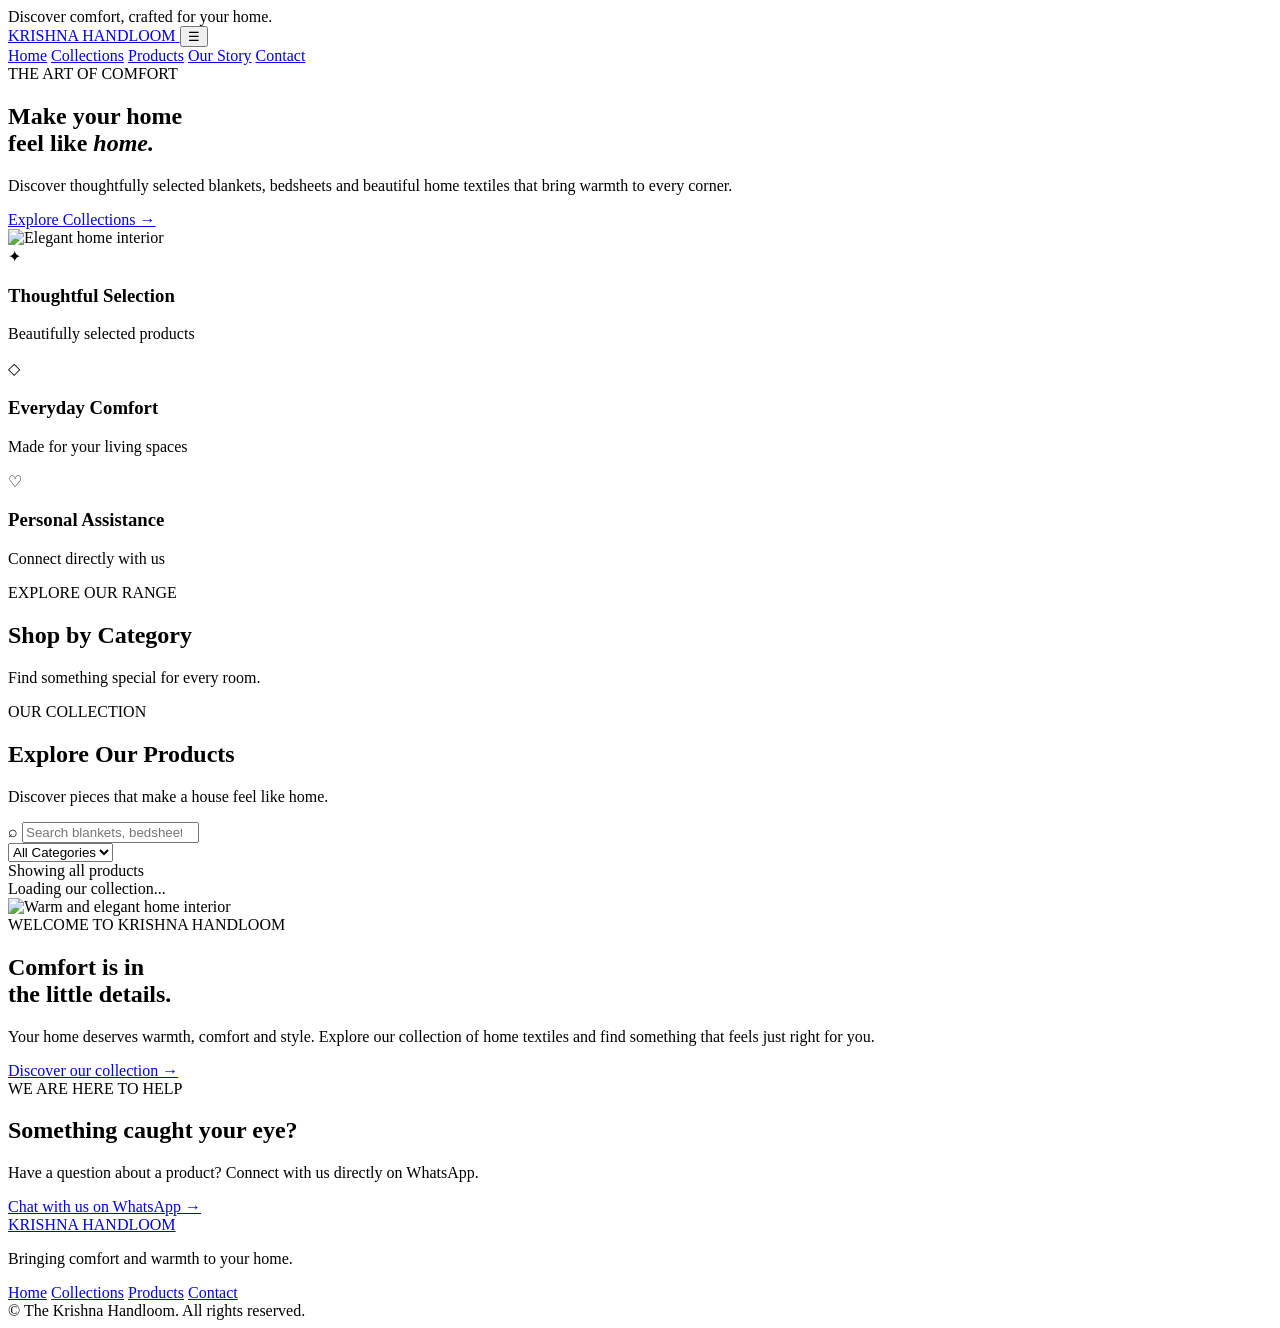
==== index.html @ 3d48ac47 "Create index.html" ====
<!DOCTYPE html>
<html lang="en">
<head>
    <meta charset="UTF-8">
    <meta name="viewport" content="width=device-width, initial-scale=1.0">

    <meta name="theme-color" content="#f8f5ef">
    <meta name="description" content="Explore beautiful blankets, bedsheets and home textiles at The Krishna Handloom.">

    <title>The Krishna Handloom | Home Textiles</title>

    <link rel="preconnect" href="https://fonts.googleapis.com">
    <link rel="preconnect" href="https://fonts.gstatic.com" crossorigin>

    <link href="https://fonts.googleapis.com/css2?family=DM+Sans:wght@400;500;600;700&family=Playfair+Display:wght@400;500;600;700&display=swap" rel="stylesheet">

    <link rel="stylesheet" href="style.css">

    <script src="https://cdn.jsdelivr.net/npm/@supabase/supabase-js@2"></script>
</head>

<body>

    <!-- ANNOUNCEMENT BAR -->
    <div class="announcement-bar">
        Discover comfort, crafted for your home.
    </div>

    <!-- HEADER -->
    <header class="header">

        <div class="header-inner">

            <a href="#" class="logo">
                <span class="logo-main">KRISHNA</span>
                <span class="logo-sub">HANDLOOM</span>
            </a>

            <button class="menu-toggle" id="menuToggle"
                aria-label="Toggle navigation">
                ☰
            </button>

            <nav class="navigation" id="navigation">
                <a href="#home">Home</a>
                <a href="#categories">Collections</a>
                <a href="#products">Products</a>
                <a href="#about">Our Story</a>
                <a href="#contact">Contact</a>
            </nav>

        </div>

    </header>


    <!-- HERO SECTION -->
    <main>

        <section class="hero" id="home">

            <div class="hero-content">

                <span class="eyebrow">
                    THE ART OF COMFORT
                </span>

                <h1>
                    Make your home<br>
                    feel like <em>home.</em>
                </h1>

                <p>
                    Discover thoughtfully selected blankets,
                    bedsheets and beautiful home textiles
                    that bring warmth to every corner.
                </p>

                <a href="#categories" class="primary-btn">
                    Explore Collections
                    <span>→</span>
                </a>

            </div>

            <div class="hero-image">
                <img
                    src="https://images.unsplash.com/photo-1616486338812-3dadae4b4ace?w=1200"
                    alt="Elegant home interior"
                >
            </div>

        </section>


        <!-- TRUST SECTION -->
        <section class="features">

            <div class="feature">
                <span>✦</span>
                <div>
                    <h3>Thoughtful Selection</h3>
                    <p>Beautifully selected products</p>
                </div>
            </div>

            <div class="feature">
                <span>◇</span>
                <div>
                    <h3>Everyday Comfort</h3>
                    <p>Made for your living spaces</p>
                </div>
            </div>

            <div class="feature">
                <span>♡</span>
                <div>
                    <h3>Personal Assistance</h3>
                    <p>Connect directly with us</p>
                </div>
            </div>

        </section>


        <!-- CATEGORIES -->
        <section class="categories section" id="categories">

            <div class="section-heading">
                <span class="eyebrow">EXPLORE OUR RANGE</span>
                <h2>Shop by Category</h2>
                <p>Find something special for every room.</p>
            </div>

            <div class="category-grid" id="categoryGrid">

                <!-- Categories will be loaded dynamically -->

            </div>

        </section>


        <!-- PRODUCTS -->
        <section class="products section" id="products">

            <div class="section-heading">
                <span class="eyebrow">OUR COLLECTION</span>
                <h2>Explore Our Products</h2>
                <p>Discover pieces that make a house feel like home.</p>
            </div>


            <!-- SEARCH -->
            <div class="product-controls">

                <div class="search-box">
                    <span>⌕</span>

                    <input
                        type="search"
                        id="searchInput"
                        placeholder="Search blankets, bedsheets..."
                    >
                </div>

                <select id="categoryFilter">
                    <option value="all">All Categories</option>
                </select>

            </div>


            <!-- ACTIVE FILTER -->
            <div class="active-filter" id="activeFilter">
                Showing all products
            </div>


            <!-- PRODUCT GRID -->
            <div class="product-grid" id="productGrid">

                <div class="loading-message">
                    Loading our collection...
                </div>

            </div>


            <!-- EMPTY STATE -->
            <div class="empty-state" id="emptyState" hidden>

                <div class="empty-icon">◇</div>

                <h3>No products found</h3>

                <p>
                    Try another search or explore a different category.
                </p>

                <button id="resetFilters" class="secondary-btn">
                    View All Products
                </button>

            </div>

        </section>


        <!-- ABOUT -->
        <section class="about section" id="about">

            <div class="about-image">
                <img
                    src="https://images.unsplash.com/photo-1618221195710-dd6b41faaea6?w=1000"
                    alt="Warm and elegant home interior"
                    loading="lazy"
                >
            </div>

            <div class="about-content">

                <span class="eyebrow">WELCOME TO KRISHNA HANDLOOM</span>

                <h2>
                    Comfort is in<br>
                    the little details.
                </h2>

                <p>
                    Your home deserves warmth, comfort and style.
                    Explore our collection of home textiles and
                    find something that feels just right for you.
                </p>

                <a href="#products" class="text-link">
                    Discover our collection →
                </a>

            </div>

        </section>


        <!-- CONTACT -->
        <section class="contact section" id="contact">

            <span class="eyebrow">WE ARE HERE TO HELP</span>

            <h2>Something caught your eye?</h2>

            <p>
                Have a question about a product?
                Connect with us directly on WhatsApp.
            </p>

            <a
                href="#"
                id="generalWhatsapp"
                class="primary-btn whatsapp-btn"
                target="_blank"
                rel="noopener noreferrer"
            >
                Chat with us on WhatsApp →
            </a>

        </section>

    </main>


    <!-- FOOTER -->
    <footer class="footer">

        <a href="#" class="footer-logo">
            KRISHNA HANDLOOM
        </a>

        <p>
            Bringing comfort and warmth to your home.
        </p>

        <div class="footer-links">
            <a href="#home">Home</a>
            <a href="#categories">Collections</a>
            <a href="#products">Products</a>
            <a href="#contact">Contact</a>
        </div>

        <div class="footer-bottom">
            © <span id="currentYear"></span> The Krishna Handloom.
            All rights reserved.
        </div>

    </footer>


    <!-- PRODUCT DETAIL MODAL -->
    <div class="modal-overlay" id="productModal" hidden>

        <div class="product-modal">

            <button
                class="modal-close"
                id="modalClose"
                aria-label="Close product details"
            >
                ×
            </button>

            <div class="modal-gallery">
                <img id="modalImage" src="" alt="Product image">

                <div class="modal-thumbnails" id="modalThumbnails"></div>
            </div>

            <div class="modal-details">

                <span class="eyebrow" id="modalCategory"></span>

                <h2 id="modalName"></h2>

                <p id="modalDescription"></p>

                <a
                    id="modalWhatsapp"
                    class="primary-btn whatsapp-btn"
                    href="#"
                    target="_blank"
                    rel="noopener noreferrer"
                >
                    Enquire on WhatsApp →
                </a>

            </div>

        </div>

    </div>


    <!-- JAVASCRIPT FILES -->
    <script src="js/supabase.js"></script>
    <script src="js/products.js"></script>
    <script src="app.js"></script>

</body>
</html>
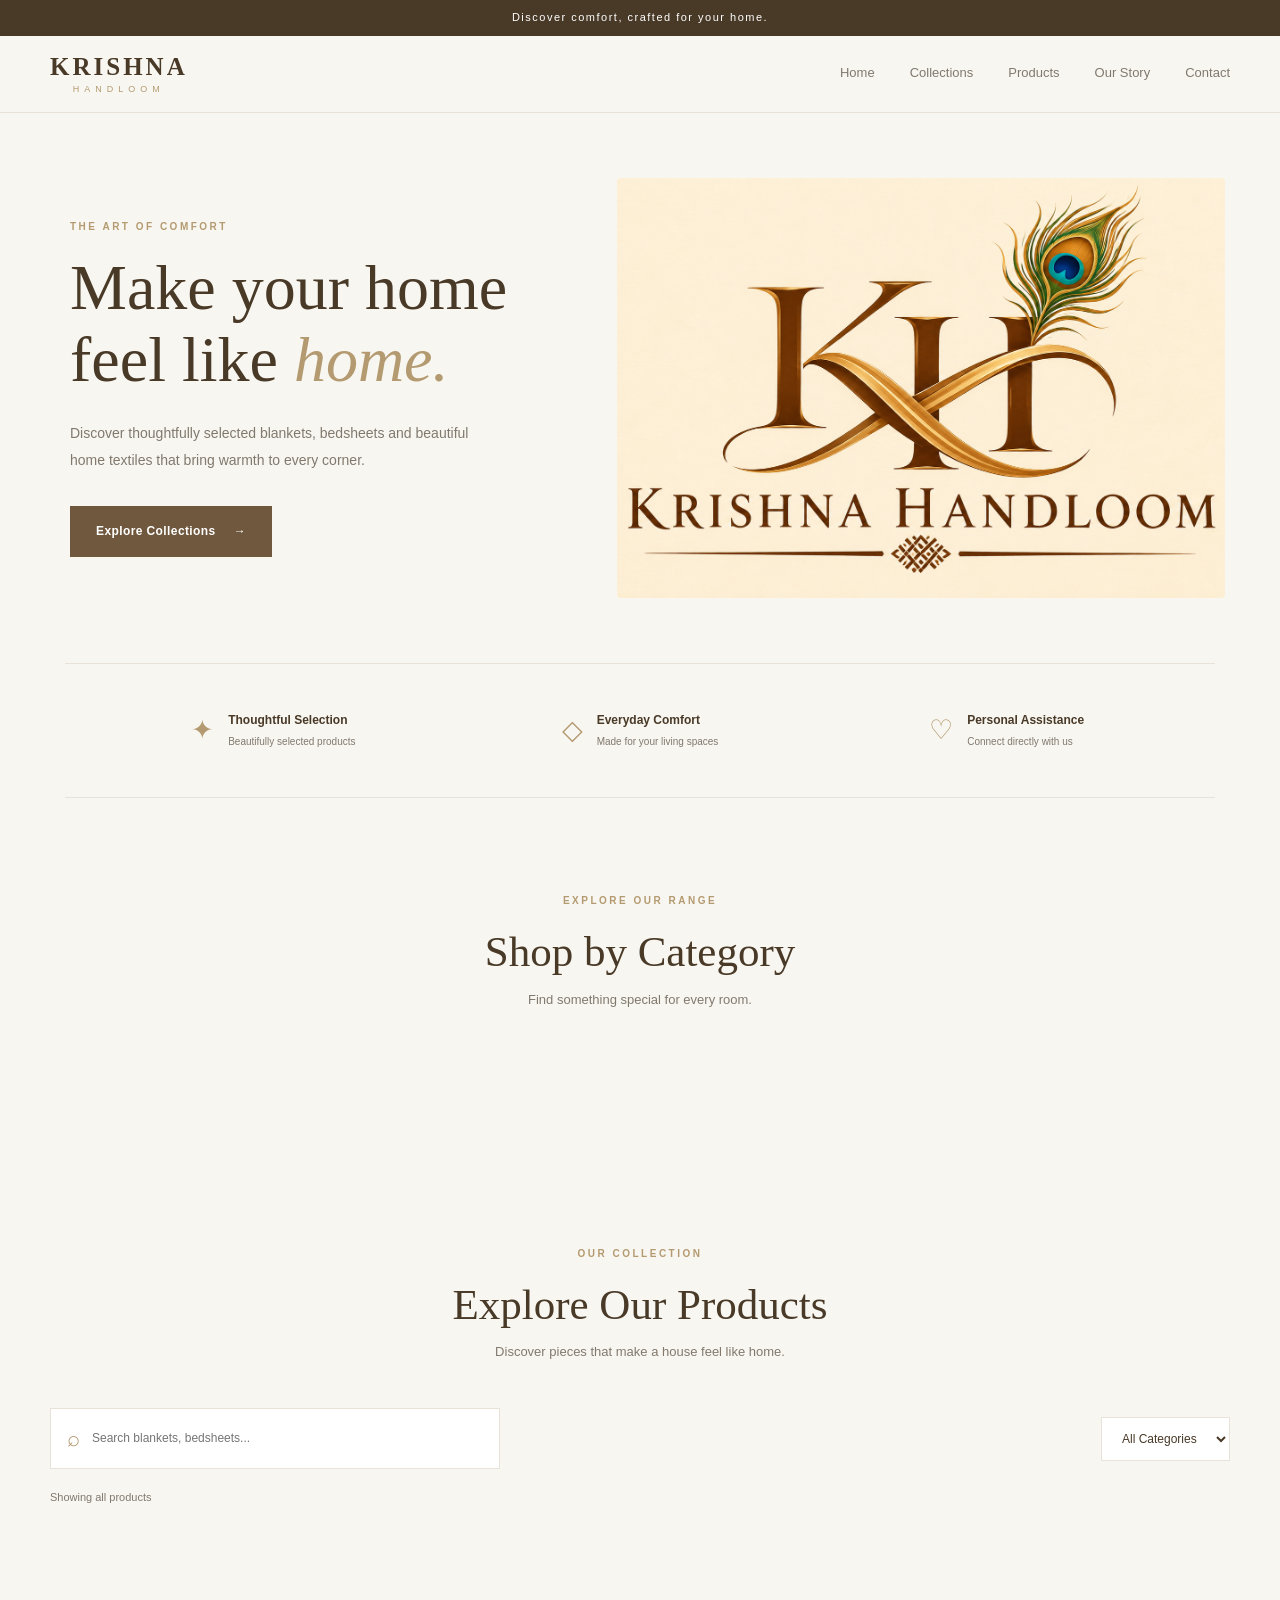
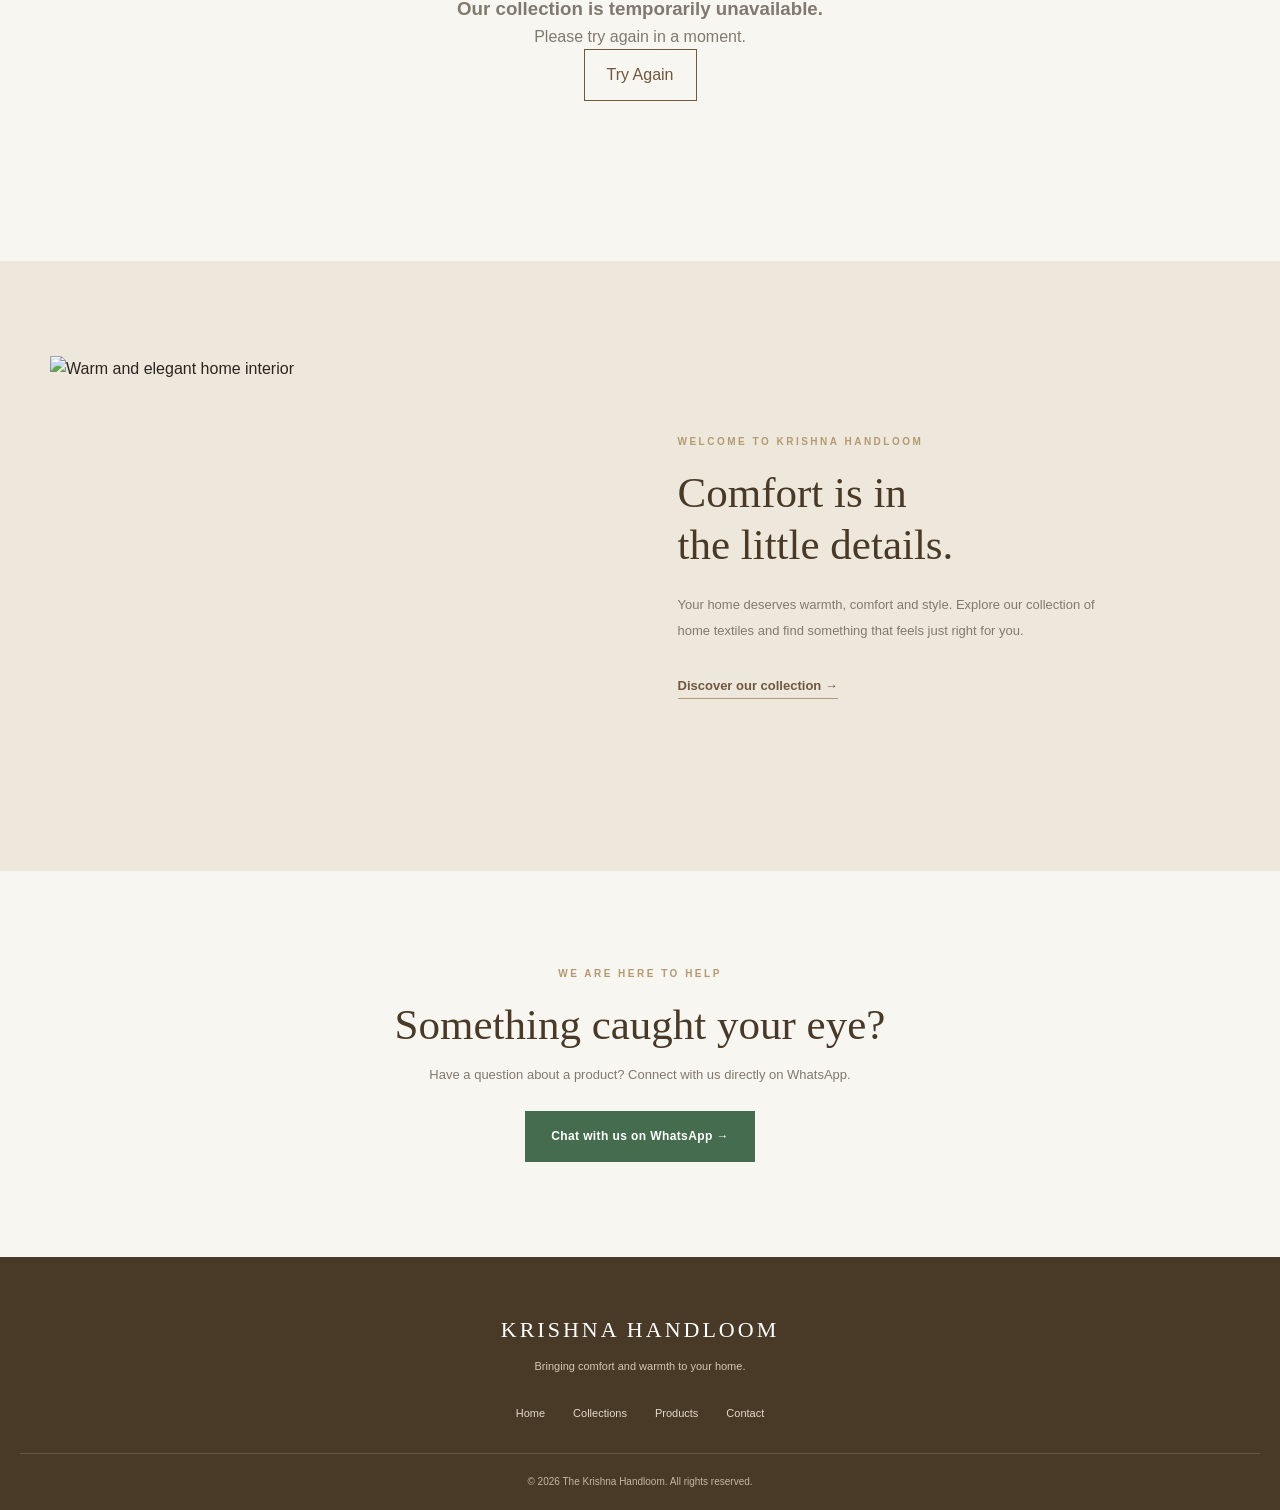
==== commit 70f3ee21: "Update index.html logo added" ====
--- a/index.html
+++ b/index.html
@@ -86,7 +86,7 @@
 
             <div class="hero-image">
                 <img
-                    src="https://images.unsplash.com/photo-1616486338812-3dadae4b4ace?w=1200"
+                    src="file_00000000cfe882118c50374a09734d51.png"
                     alt="Elegant home interior"
                 >
             </div>
--- a/style.css
+++ b/style.css
@@ -0,0 +1,1022 @@
+
+/* =========================================
+   THE KRISHNA HANDLOOM
+   Premium Traditional Modern Design
+========================================= */
+
+
+/* 1. GLOBAL VARIABLES */
+
+:root {
+    --bg: #f8f6f1;
+    --surface: #ffffff;
+    --cream: #eee8dc;
+    --brown: #70583f;
+    --brown-dark: #493927;
+    --gold: #b49a70;
+    --text: #29251f;
+    --muted: #81796e;
+    --border: #e8e2d8;
+
+    --heading: 'Playfair Display', serif;
+    --body: 'DM Sans', sans-serif;
+
+    --shadow: 0 12px 35px rgba(57, 43, 27, 0.07);
+    --radius: 14px;
+}
+
+
+/* 2. RESET */
+
+* {
+    margin: 0;
+    padding: 0;
+    box-sizing: border-box;
+}
+
+html {
+    scroll-behavior: smooth;
+    scroll-padding-top: 90px;
+}
+
+body {
+    background: var(--bg);
+    color: var(--text);
+    font-family: var(--body);
+    line-height: 1.6;
+    overflow-x: hidden;
+}
+
+button,
+input,
+select {
+    font: inherit;
+}
+
+button,
+a {
+    -webkit-tap-highlight-color: transparent;
+}
+
+a {
+    color: inherit;
+    text-decoration: none;
+}
+
+img {
+    display: block;
+    max-width: 100%;
+}
+
+
+/* 3. ANNOUNCEMENT BAR */
+
+.announcement-bar {
+    background: var(--brown-dark);
+    color: #fff;
+    text-align: center;
+    padding: 9px 15px;
+    font-size: 11px;
+    letter-spacing: 1.5px;
+}
+
+
+/* 4. HEADER */
+
+.header {
+    position: sticky;
+    top: 0;
+    z-index: 100;
+    background: rgba(248, 246, 241, 0.96);
+    backdrop-filter: blur(15px);
+    border-bottom: 1px solid var(--border);
+}
+
+.header-inner {
+    max-width: 1250px;
+    margin: auto;
+    padding: 17px 35px;
+    display: flex;
+    align-items: center;
+    justify-content: space-between;
+}
+
+.logo {
+    display: flex;
+    flex-direction: column;
+    line-height: 1.1;
+}
+
+.logo-main {
+    font-family: var(--heading);
+    font-size: 25px;
+    letter-spacing: 3px;
+    font-weight: 600;
+    color: var(--brown-dark);
+}
+
+.logo-sub {
+    font-size: 9px;
+    letter-spacing: 5px;
+    text-align: center;
+    color: var(--gold);
+    margin-top: 5px;
+}
+
+.navigation {
+    display: flex;
+    align-items: center;
+    gap: 35px;
+}
+
+.navigation a {
+    font-size: 13px;
+    color: var(--muted);
+    transition: color 0.3s;
+}
+
+.navigation a:hover {
+    color: var(--brown);
+}
+
+.menu-toggle {
+    display: none;
+    border: none;
+    background: none;
+    color: var(--brown-dark);
+    font-size: 25px;
+    cursor: pointer;
+}
+
+
+/* 5. HERO */
+
+.hero {
+    max-width: 1350px;
+    min-height: 550px;
+    margin: auto;
+    padding: 65px 55px;
+    display: grid;
+    grid-template-columns: 0.9fr 1.1fr;
+    align-items: center;
+    gap: 65px;
+}
+
+.hero-content {
+    padding-left: 15px;
+}
+
+.eyebrow {
+    color: var(--gold);
+    font-size: 10px;
+    font-weight: 700;
+    letter-spacing: 2.5px;
+    display: block;
+    margin-bottom: 17px;
+}
+
+.hero h1 {
+    font-family: var(--heading);
+    font-size: clamp(42px, 5vw, 68px);
+    font-weight: 500;
+    line-height: 1.12;
+    color: var(--brown-dark);
+}
+
+.hero h1 em {
+    color: var(--gold);
+    font-weight: 400;
+}
+
+.hero-content p {
+    color: var(--muted);
+    font-size: 14px;
+    line-height: 1.9;
+    max-width: 410px;
+    margin: 25px 0 32px;
+}
+
+.hero-image {
+    height: 420px;
+    overflow: hidden;
+    border-radius: 4px;
+    position: relative;
+}
+
+.hero-image img {
+    width: 100%;
+    height: 100%;
+    object-fit: cover;
+    transition: transform 0.8s;
+}
+
+.hero-image:hover img {
+    transform: scale(1.04);
+}
+
+
+/* 6. BUTTONS */
+
+.primary-btn {
+    display: inline-flex;
+    align-items: center;
+    justify-content: center;
+    gap: 18px;
+    background: var(--brown);
+    color: white;
+    padding: 15px 25px;
+    border: 1px solid var(--brown);
+    font-size: 12px;
+    font-weight: 600;
+    letter-spacing: 0.4px;
+    transition: all 0.3s;
+    cursor: pointer;
+}
+
+.primary-btn:hover {
+    background: var(--brown-dark);
+    border-color: var(--brown-dark);
+    transform: translateY(-2px);
+}
+
+.secondary-btn {
+    background: transparent;
+    color: var(--brown);
+    border: 1px solid var(--brown);
+    padding: 12px 22px;
+    cursor: pointer;
+    transition: 0.3s;
+}
+
+.secondary-btn:hover {
+    background: var(--brown);
+    color: white;
+}
+
+.text-link {
+    color: var(--brown);
+    font-size: 13px;
+    font-weight: 600;
+    border-bottom: 1px solid var(--gold);
+    padding-bottom: 5px;
+}
+
+
+/* 7. FEATURES */
+
+.features {
+    max-width: 1150px;
+    margin: 0 auto;
+    padding: 35px 25px;
+    display: grid;
+    grid-template-columns: repeat(3, 1fr);
+    border-top: 1px solid var(--border);
+    border-bottom: 1px solid var(--border);
+}
+
+.feature {
+    display: flex;
+    align-items: center;
+    justify-content: center;
+    gap: 14px;
+    padding: 10px;
+}
+
+.feature > span {
+    font-size: 27px;
+    color: var(--gold);
+}
+
+.feature h3 {
+    font-size: 12px;
+    font-weight: 600;
+    color: var(--brown-dark);
+}
+
+.feature p {
+    color: var(--muted);
+    font-size: 10px;
+    margin-top: 3px;
+}
+
+
+/* 8. GENERAL SECTIONS */
+
+.section {
+    max-width: 1250px;
+    margin: auto;
+    padding: 95px 35px;
+}
+
+.section-heading {
+    text-align: center;
+    margin-bottom: 45px;
+}
+
+.section-heading h2,
+.about-content h2,
+.contact h2 {
+    font-family: var(--heading);
+    font-size: clamp(30px, 4vw, 43px);
+    color: var(--brown-dark);
+    font-weight: 500;
+    line-height: 1.2;
+}
+
+.section-heading p {
+    color: var(--muted);
+    font-size: 13px;
+    margin-top: 12px;
+}
+
+
+/* 9. CATEGORY GRID */
+
+.category-grid {
+    display: grid;
+    grid-template-columns: repeat(3, 1fr);
+    gap: 25px;
+}
+
+.category-card {
+    position: relative;
+    height: 310px;
+    overflow: hidden;
+    background: var(--cream);
+    cursor: pointer;
+    border-radius: 4px;
+}
+
+.category-card img {
+    width: 100%;
+    height: 100%;
+    object-fit: cover;
+    transition: transform 0.7s;
+}
+
+.category-card:hover img {
+    transform: scale(1.07);
+}
+
+.category-card::after {
+    content: "";
+    position: absolute;
+    inset: 0;
+    background: linear-gradient(
+        transparent 35%,
+        rgba(0, 0, 0, 0.65)
+    );
+}
+
+.category-info {
+    position: absolute;
+    bottom: 25px;
+    left: 25px;
+    right: 20px;
+    color: white;
+    z-index: 2;
+}
+
+.category-info h3 {
+    font-family: var(--heading);
+    font-size: 25px;
+    font-weight: 500;
+}
+
+.category-info span {
+    font-size: 11px;
+    opacity: 0.9;
+}
+
+
+/* 10. PRODUCT CONTROLS */
+
+.product-controls {
+    display: flex;
+    justify-content: space-between;
+    align-items: center;
+    gap: 15px;
+    margin-bottom: 20px;
+}
+
+.search-box {
+    flex: 1;
+    max-width: 450px;
+    display: flex;
+    align-items: center;
+    gap: 12px;
+    padding: 12px 16px;
+    background: white;
+    border: 1px solid var(--border);
+}
+
+.search-box span {
+    font-size: 22px;
+    color: var(--gold);
+}
+
+.search-box input {
+    border: none;
+    outline: none;
+    background: transparent;
+    width: 100%;
+    color: var(--text);
+    font-size: 12px;
+}
+
+.product-controls select {
+    background: white;
+    border: 1px solid var(--border);
+    padding: 13px 16px;
+    outline: none;
+    color: var(--brown-dark);
+    font-size: 12px;
+    max-width: 220px;
+}
+
+.active-filter {
+    font-size: 11px;
+    color: var(--muted);
+    margin-bottom: 22px;
+}
+
+
+/* 11. PRODUCT GRID */
+
+.product-grid {
+    display: grid;
+    grid-template-columns: repeat(3, 1fr);
+    gap: 30px 22px;
+}
+
+.product-card {
+    background: white;
+    overflow: hidden;
+    border: 1px solid #eee9e0;
+    transition: transform 0.3s, box-shadow 0.3s;
+    cursor: pointer;
+}
+
+.product-card:hover {
+    transform: translateY(-5px);
+    box-shadow: var(--shadow);
+}
+
+.product-image {
+    height: 285px;
+    position: relative;
+    overflow: hidden;
+    background: var(--cream);
+}
+
+.product-image img {
+    width: 100%;
+    height: 100%;
+    object-fit: cover;
+    transition: transform 0.6s;
+}
+
+.product-card:hover .product-image img {
+    transform: scale(1.05);
+}
+
+.product-info {
+    padding: 19px;
+}
+
+.product-category {
+    font-size: 9px;
+    text-transform: uppercase;
+    color: var(--gold);
+    letter-spacing: 1.5px;
+    font-weight: 700;
+}
+
+.product-info h3 {
+    font-family: var(--heading);
+    color: var(--brown-dark);
+    font-size: 19px;
+    font-weight: 500;
+    margin: 7px 0;
+}
+
+.product-info p {
+    color: var(--muted);
+    font-size: 11px;
+    line-height: 1.7;
+}
+
+.product-action {
+    margin-top: 15px;
+    padding-top: 13px;
+    border-top: 1px solid var(--border);
+    display: flex;
+    align-items: center;
+    justify-content: space-between;
+    color: var(--brown);
+    font-size: 11px;
+    font-weight: 600;
+}
+
+
+/* 12. LOADING AND EMPTY STATES */
+
+.loading-message,
+.empty-state {
+    grid-column: 1 / -1;
+    text-align: center;
+    padding: 65px 15px;
+    color: var(--muted);
+}
+
+.empty-state[hidden] {
+    display: none !important;
+}
+
+.empty-icon {
+    font-size: 35px;
+    color: var(--gold);
+    margin-bottom: 10px;
+}
+
+.empty-state h3 {
+    font-family: var(--heading);
+    font-size: 25px;
+    color: var(--brown-dark);
+    font-weight: 500;
+}
+
+.empty-state p {
+    font-size: 12px;
+    margin: 10px 0 20px;
+}
+
+
+/* 13. ABOUT SECTION */
+
+.about {
+    display: grid;
+    grid-template-columns: 1fr 1fr;
+    align-items: center;
+    gap: 75px;
+    background: var(--cream);
+    max-width: 100%;
+    padding-left: max(35px, calc((100vw - 1180px) / 2));
+    padding-right: max(35px, calc((100vw - 1180px) / 2));
+}
+
+.about-image {
+    height: 420px;
+    overflow: hidden;
+}
+
+.about-image img {
+    width: 100%;
+    height: 100%;
+    object-fit: cover;
+}
+
+.about-content p {
+    color: var(--muted);
+    font-size: 13px;
+    line-height: 2;
+    margin: 22px 0 28px;
+    max-width: 430px;
+}
+
+
+/* 14. CONTACT SECTION */
+
+.contact {
+    text-align: center;
+}
+
+.contact h2 {
+    margin-bottom: 15px;
+}
+
+.contact p {
+    font-size: 13px;
+    color: var(--muted);
+    margin-bottom: 25px;
+}
+
+.whatsapp-btn {
+    background: #456c4e;
+    border-color: #456c4e;
+}
+
+.whatsapp-btn:hover {
+    background: #31543a;
+    border-color: #31543a;
+}
+
+
+/* 15. FOOTER */
+
+.footer {
+    background: var(--brown-dark);
+    color: #fff;
+    text-align: center;
+    padding: 55px 20px 20px;
+}
+
+.footer-logo {
+    font-family: var(--heading);
+    font-size: 22px;
+    letter-spacing: 3px;
+}
+
+.footer > p {
+    color: #d3c7b6;
+    font-size: 11px;
+    margin-top: 10px;
+}
+
+.footer-links {
+    display: flex;
+    justify-content: center;
+    gap: 28px;
+    margin: 30px 0;
+}
+
+.footer-links a {
+    font-size: 11px;
+    color: #e4d9ca;
+}
+
+.footer-links a:hover {
+    color: white;
+}
+
+.footer-bottom {
+    border-top: 1px solid rgba(255,255,255,0.15);
+    padding-top: 20px;
+    color: #c4b7a6;
+    font-size: 10px;
+}
+
+
+/* 16. PRODUCT MODAL */
+
+.modal-overlay {
+    position: fixed;
+    inset: 0;
+    z-index: 200;
+    background: rgba(25, 22, 18, 0.7);
+    display: flex;
+    align-items: center;
+    justify-content: center;
+    padding: 20px;
+    overflow-y: auto;
+}
+
+.modal-overlay[hidden] {
+    display: none !important;
+}
+
+.product-modal {
+    background: var(--bg);
+    width: 100%;
+    max-width: 850px;
+    max-height: 90vh;
+    overflow-y: auto;
+    display: grid;
+    grid-template-columns: 1fr 1fr;
+    position: relative;
+    padding: 30px;
+    gap: 30px;
+}
+
+.modal-close {
+    position: absolute;
+    top: 12px;
+    right: 16px;
+    background: transparent;
+    border: none;
+    font-size: 30px;
+    color: var(--brown-dark);
+    cursor: pointer;
+    z-index: 2;
+}
+
+.modal-gallery > img {
+    width: 100%;
+    height: 350px;
+    object-fit: cover;
+    background: var(--cream);
+}
+
+.modal-thumbnails {
+    display: flex;
+    gap: 8px;
+    margin-top: 10px;
+    overflow-x: auto;
+}
+
+.modal-thumbnails img {
+    width: 65px;
+    height: 65px;
+    object-fit: cover;
+    cursor: pointer;
+    border: 2px solid transparent;
+}
+
+.modal-thumbnails img.active {
+    border-color: var(--brown);
+}
+
+.modal-details {
+    align-self: center;
+    padding: 15px;
+}
+
+.modal-details h2 {
+    font-family: var(--heading);
+    font-size: 31px;
+    font-weight: 500;
+    color: var(--brown-dark);
+    margin-bottom: 15px;
+}
+
+.modal-details p {
+    color: var(--muted);
+    font-size: 13px;
+    line-height: 1.9;
+    margin-bottom: 30px;
+}
+
+
+/* 17. RESPONSIVE DESIGN - TABLETS */
+
+@media (max-width: 900px) {
+
+    .hero {
+        gap: 35px;
+        padding: 55px 30px;
+    }
+
+    .hero-image {
+        height: 350px;
+    }
+
+    .category-grid {
+        gap: 15px;
+    }
+
+    .category-card {
+        height: 260px;
+    }
+
+    .product-grid {
+        grid-template-columns: repeat(2, 1fr);
+    }
+
+    .about {
+        gap: 35px;
+    }
+
+}
+
+
+/* 18. RESPONSIVE DESIGN - MOBILE */
+
+@media (max-width: 650px) {
+
+    .announcement-bar {
+        font-size: 9px;
+        padding: 8px;
+    }
+
+    .header-inner {
+        padding: 14px 20px;
+    }
+
+    .logo-main {
+        font-size: 21px;
+    }
+
+    .menu-toggle {
+        display: block;
+    }
+
+    .navigation {
+        display: none;
+        position: absolute;
+        top: 100%;
+        left: 0;
+        width: 100%;
+        background: var(--bg);
+        padding: 20px;
+        flex-direction: column;
+        align-items: flex-start;
+        gap: 20px;
+        border-bottom: 1px solid var(--border);
+    }
+
+    .navigation.active {
+        display: flex;
+    }
+
+    .navigation a {
+        font-size: 14px;
+    }
+
+    .hero {
+        grid-template-columns: 1fr;
+        padding: 50px 22px 35px;
+        gap: 30px;
+        min-height: auto;
+    }
+
+    .hero-content {
+        padding: 0;
+    }
+
+    .hero h1 {
+        font-size: 45px;
+    }
+
+    .hero-content p {
+        font-size: 12px;
+        margin: 18px 0 25px;
+    }
+
+    .hero-image {
+        height: 280px;
+    }
+
+    .features {
+        grid-template-columns: 1fr;
+        padding: 18px;
+        gap: 10px;
+    }
+
+    .feature {
+        justify-content: flex-start;
+        padding: 8px 12px;
+    }
+
+    .section {
+        padding: 65px 20px;
+    }
+
+    .section-heading {
+        margin-bottom: 30px;
+    }
+
+    .section-heading h2,
+    .about-content h2,
+    .contact h2 {
+        font-size: 32px;
+    }
+
+    .category-grid {
+        grid-template-columns: repeat(2, 1fr);
+        gap: 12px;
+    }
+
+    .category-card {
+        height: 210px;
+    }
+
+    .category-info {
+        bottom: 15px;
+        left: 13px;
+    }
+
+    .category-info h3 {
+        font-size: 19px;
+    }
+
+    .category-info span {
+        font-size: 9px;
+    }
+
+    .product-controls {
+        flex-direction: column;
+        align-items: stretch;
+    }
+
+    .search-box {
+        max-width: none;
+    }
+
+    .product-controls select {
+        max-width: none;
+        width: 100%;
+    }
+
+    .product-grid {
+        grid-template-columns: repeat(2, minmax(0, 1fr));
+        gap: 13px;
+    }
+
+    .product-image {
+        height: 190px;
+    }
+
+    .product-info {
+        padding: 12px;
+    }
+
+    .product-info h3 {
+        font-size: 15px;
+    }
+
+    .product-info p {
+        font-size: 10px;
+    }
+
+    .product-action {
+        font-size: 9px;
+    }
+
+    .about {
+        grid-template-columns: 1fr;
+        padding: 55px 20px;
+        gap: 30px;
+    }
+
+    .about-image {
+        height: 280px;
+    }
+
+    .about-content p {
+        font-size: 12px;
+    }
+
+    .contact {
+        padding: 65px 20px;
+    }
+
+    .footer-links {
+        gap: 17px;
+        flex-wrap: wrap;
+    }
+
+    .product-modal {
+        grid-template-columns: 1fr;
+        padding: 20px;
+        gap: 15px;
+    }
+
+    .modal-gallery > img {
+        height: 260px;
+    }
+
+    .modal-details {
+        padding: 10px 0;
+    }
+
+    .modal-details h2 {
+        font-size: 25px;
+    }
+
+}
+
+
+/* 19. SMALL MOBILE SCREENS */
+
+@media (max-width: 360px) {
+
+    .hero h1 {
+        font-size: 38px;
+    }
+
+    .category-card {
+        height: 175px;
+    }
+
+    .product-image {
+        height: 155px;
+    }
+
+    .product-info h3 {
+        font-size: 13px;
+    }
+
+}
+
+
+/* 20. ACCESSIBILITY */
+
+button:focus-visible,
+a:focus-visible,
+input:focus-visible,
+select:focus-visible {
+    outline: 2px solid var(--gold);
+    outline-offset: 3px;
+}
+
+@media (prefers-reduced-motion: reduce) {
+
+    *,
+    *::before,
+    *::after {
+        scroll-behavior: auto !important;
+        transition-duration: 0.01ms !important;
+        animation-duration: 0.01ms !important;
+    }
+
+}
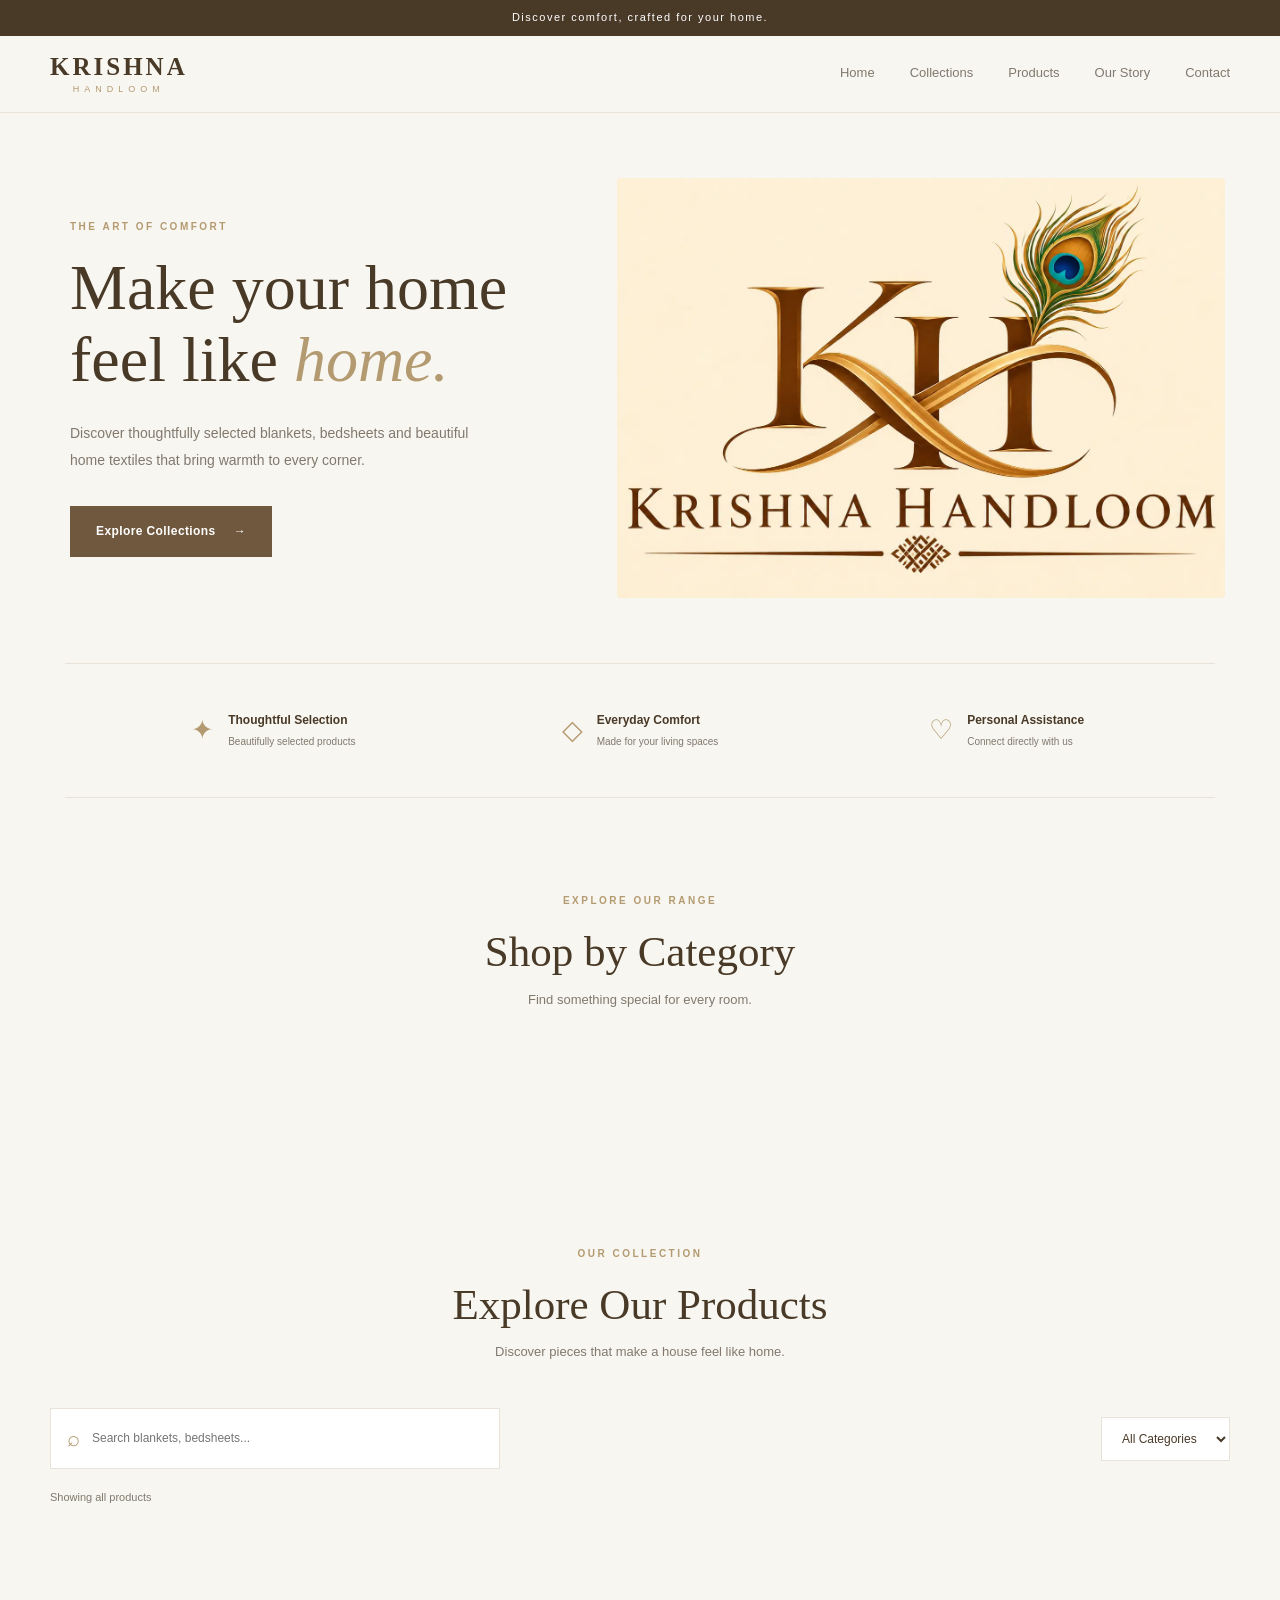
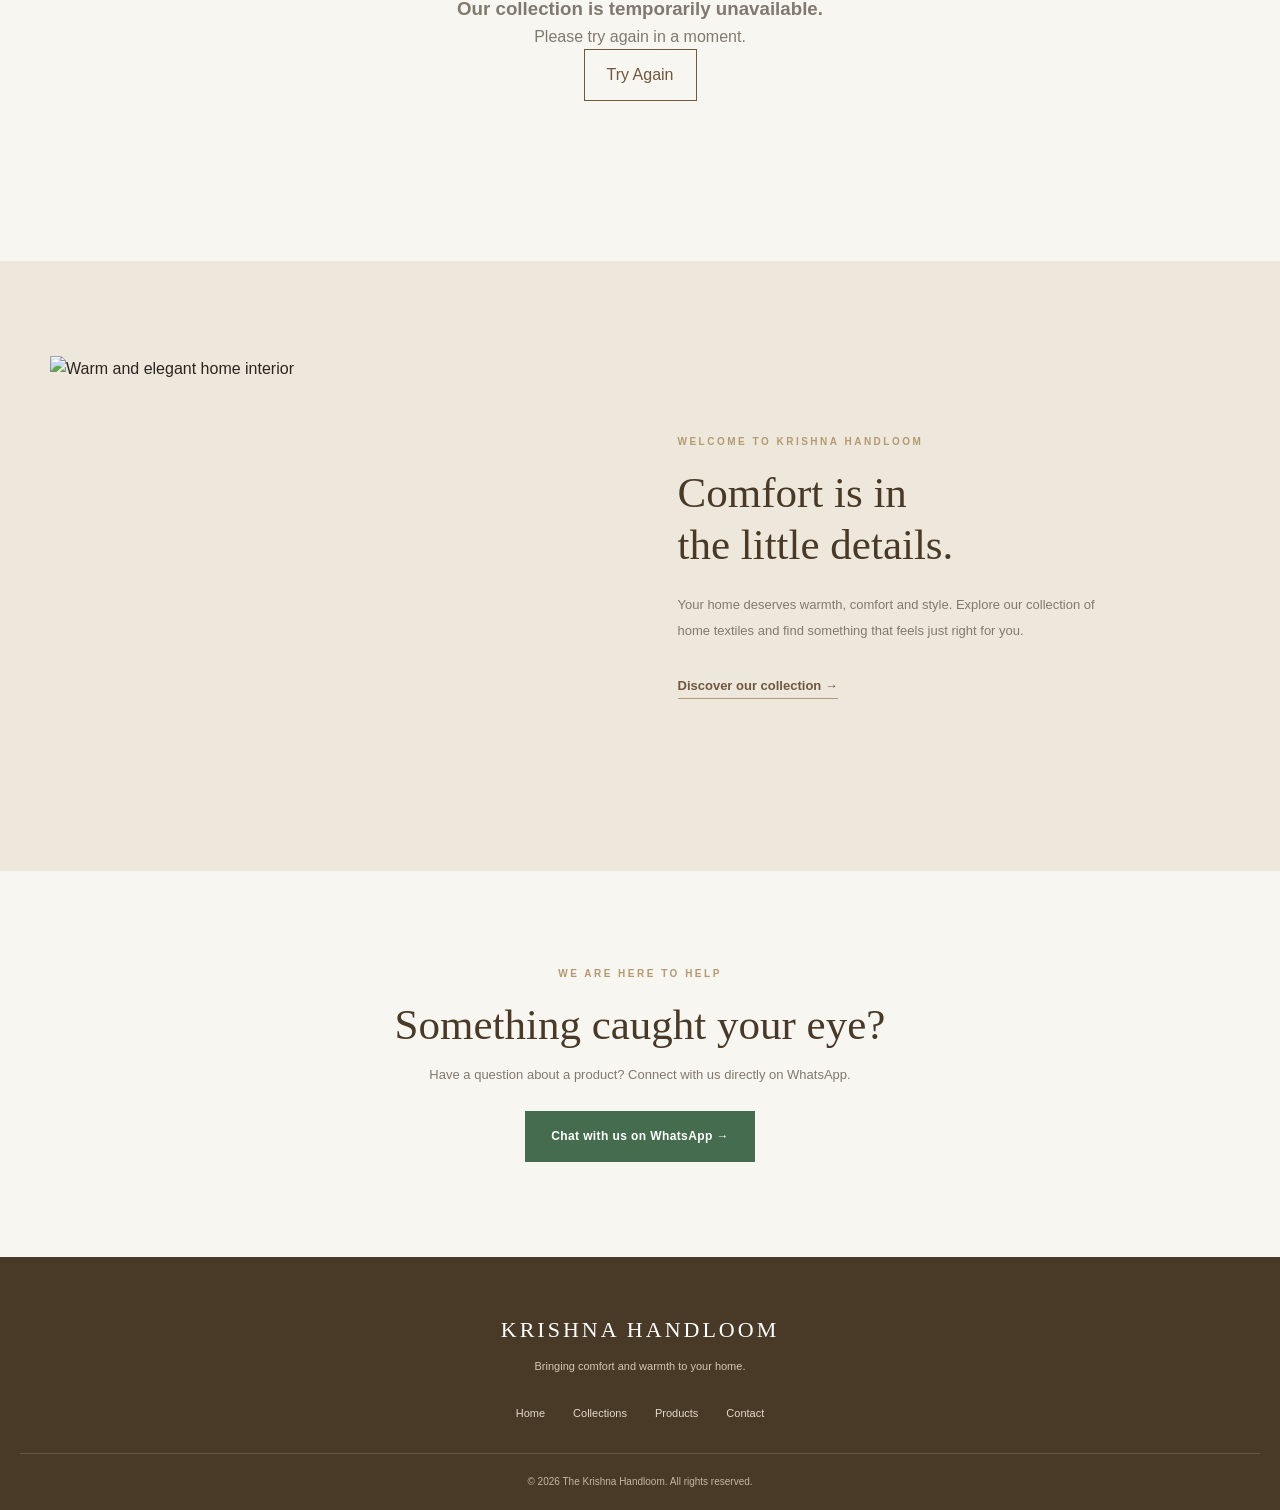
==== commit 65491453: "Update index.html" ====
--- a/index.html
+++ b/index.html
@@ -86,7 +86,7 @@
 
             <div class="hero-image">
                 <img
-                    src="file_00000000cfe882118c50374a09734d51.png"
+                    src="file_00000000cfe882118c50374a09734d51.webp"
                     alt="Elegant home interior"
                 >
             </div>
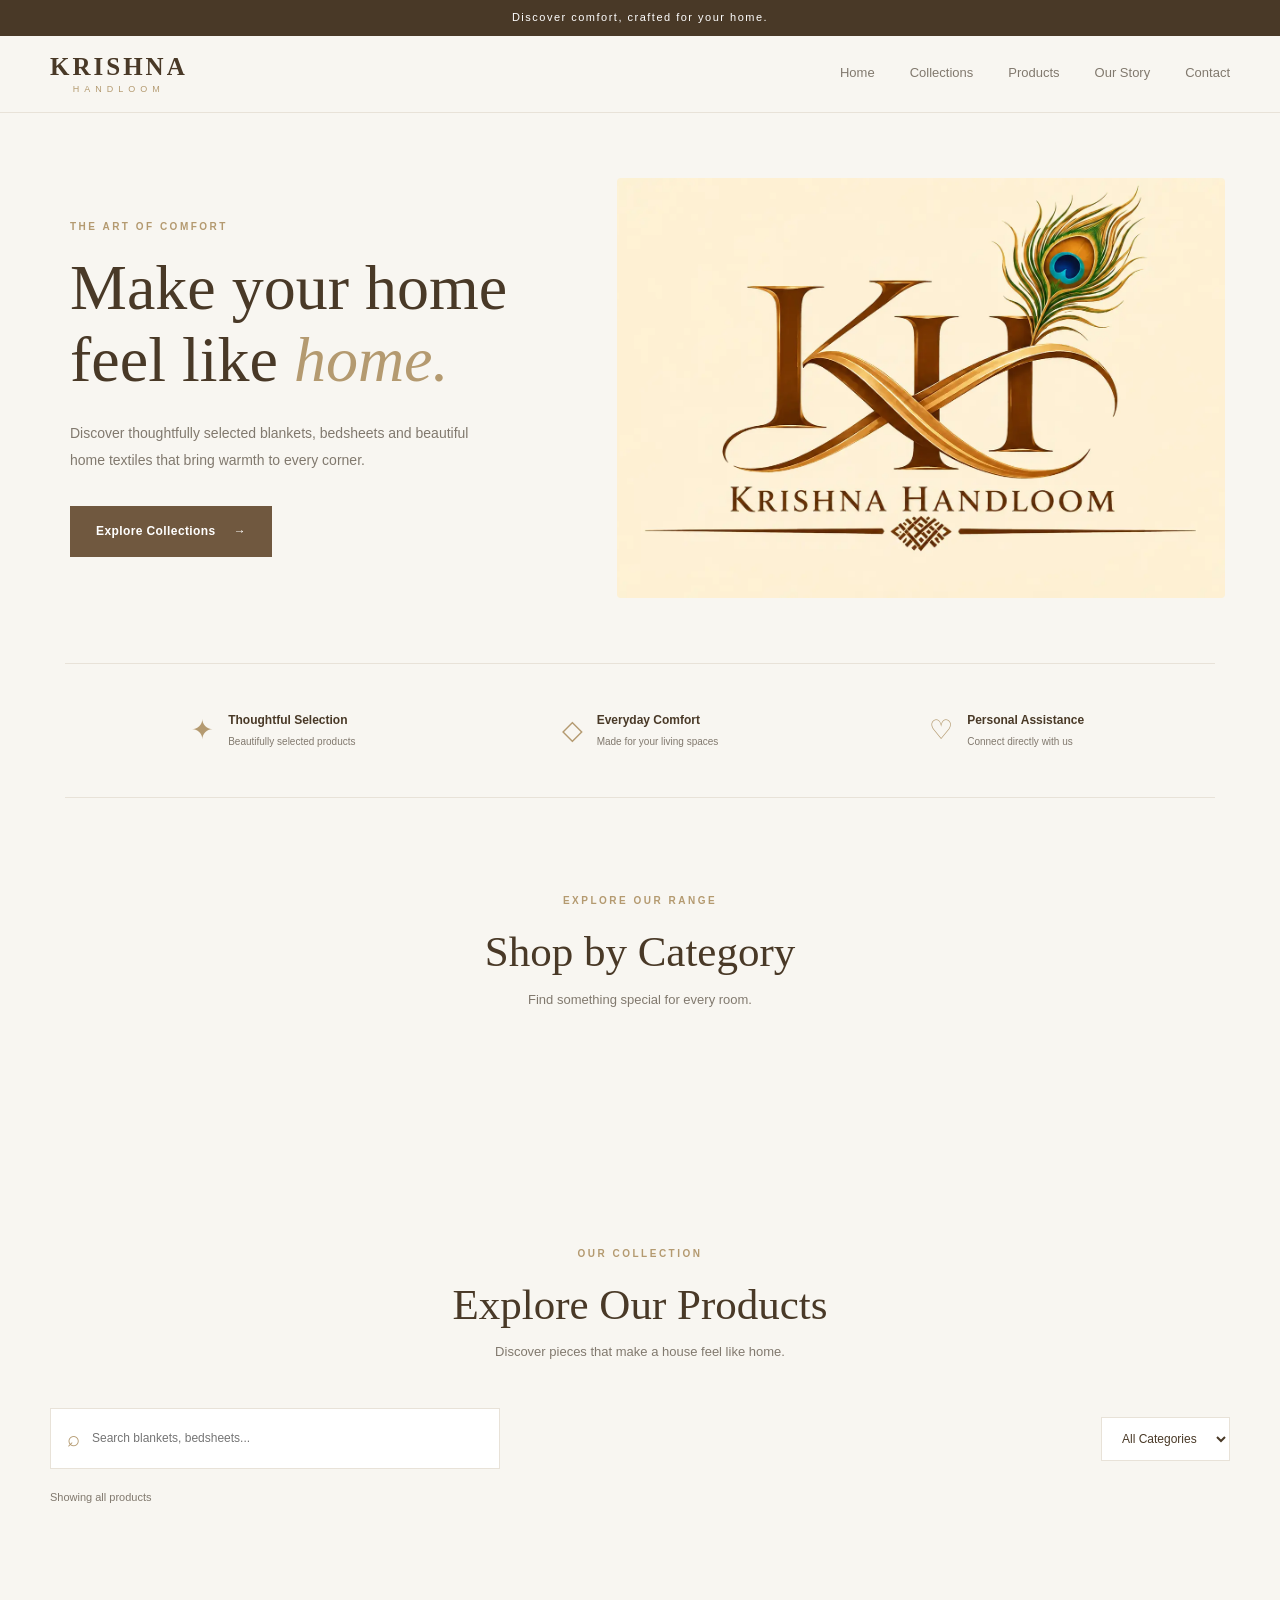
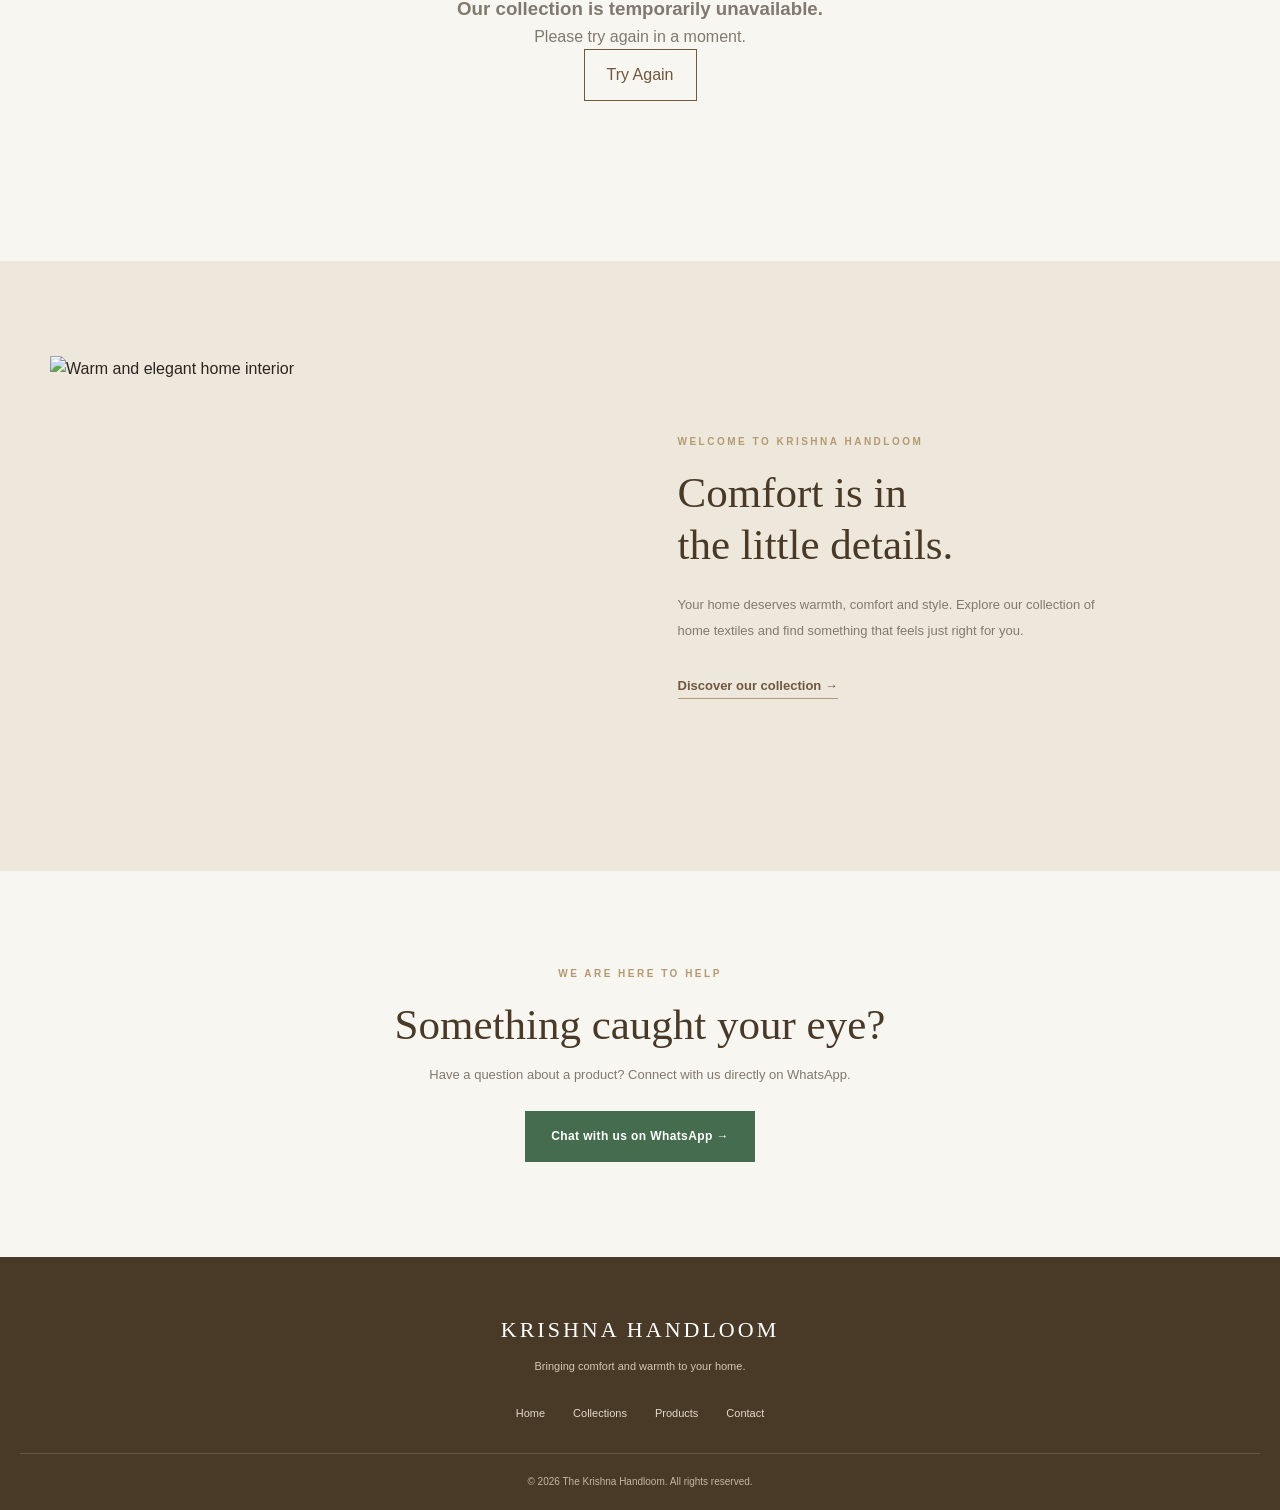
==== commit 4d1a462c: "Update index.html" ====
--- a/index.html
+++ b/index.html
@@ -86,7 +86,7 @@
 
             <div class="hero-image">
                 <img
-                    src="file_00000000cfe882118c50374a09734d51.webp"
+                    src="file_0000000049608211b6c488711b0a33c1.webp"
                     alt="Elegant home interior"
                 >
             </div>
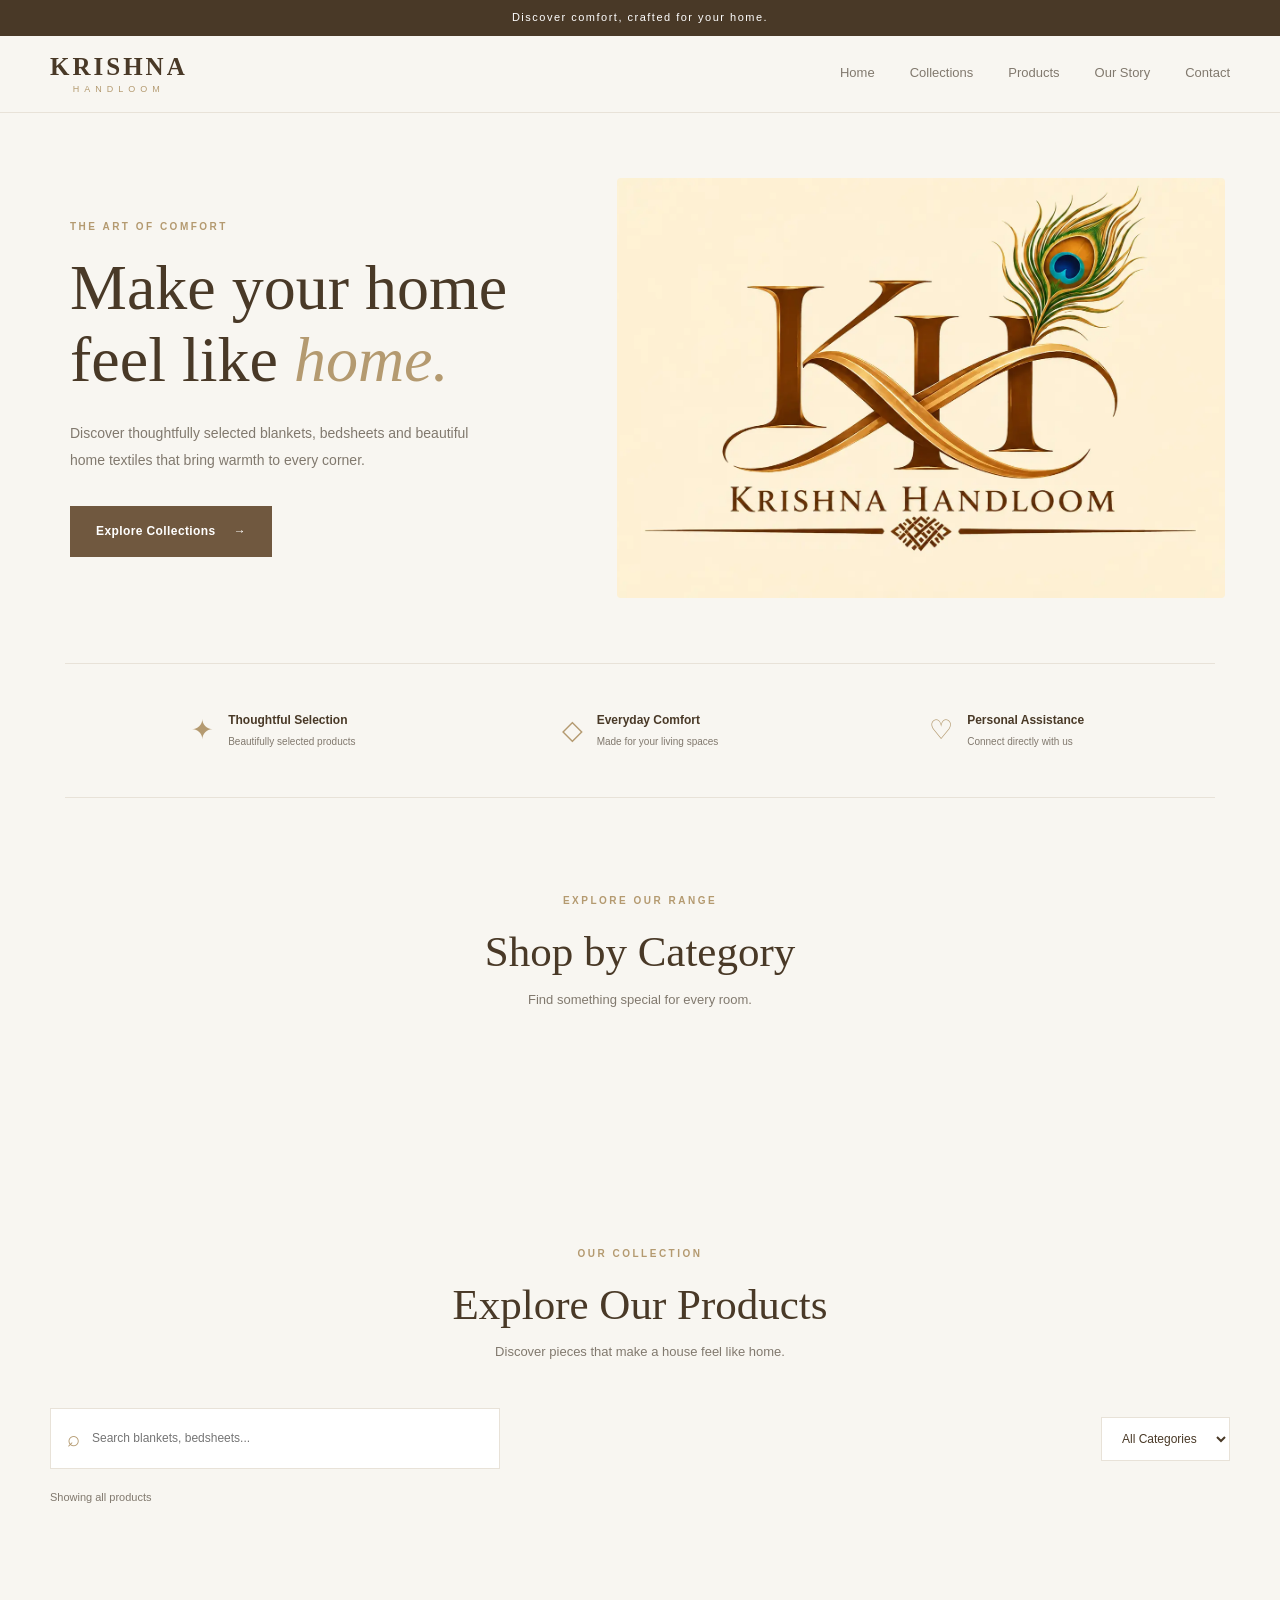
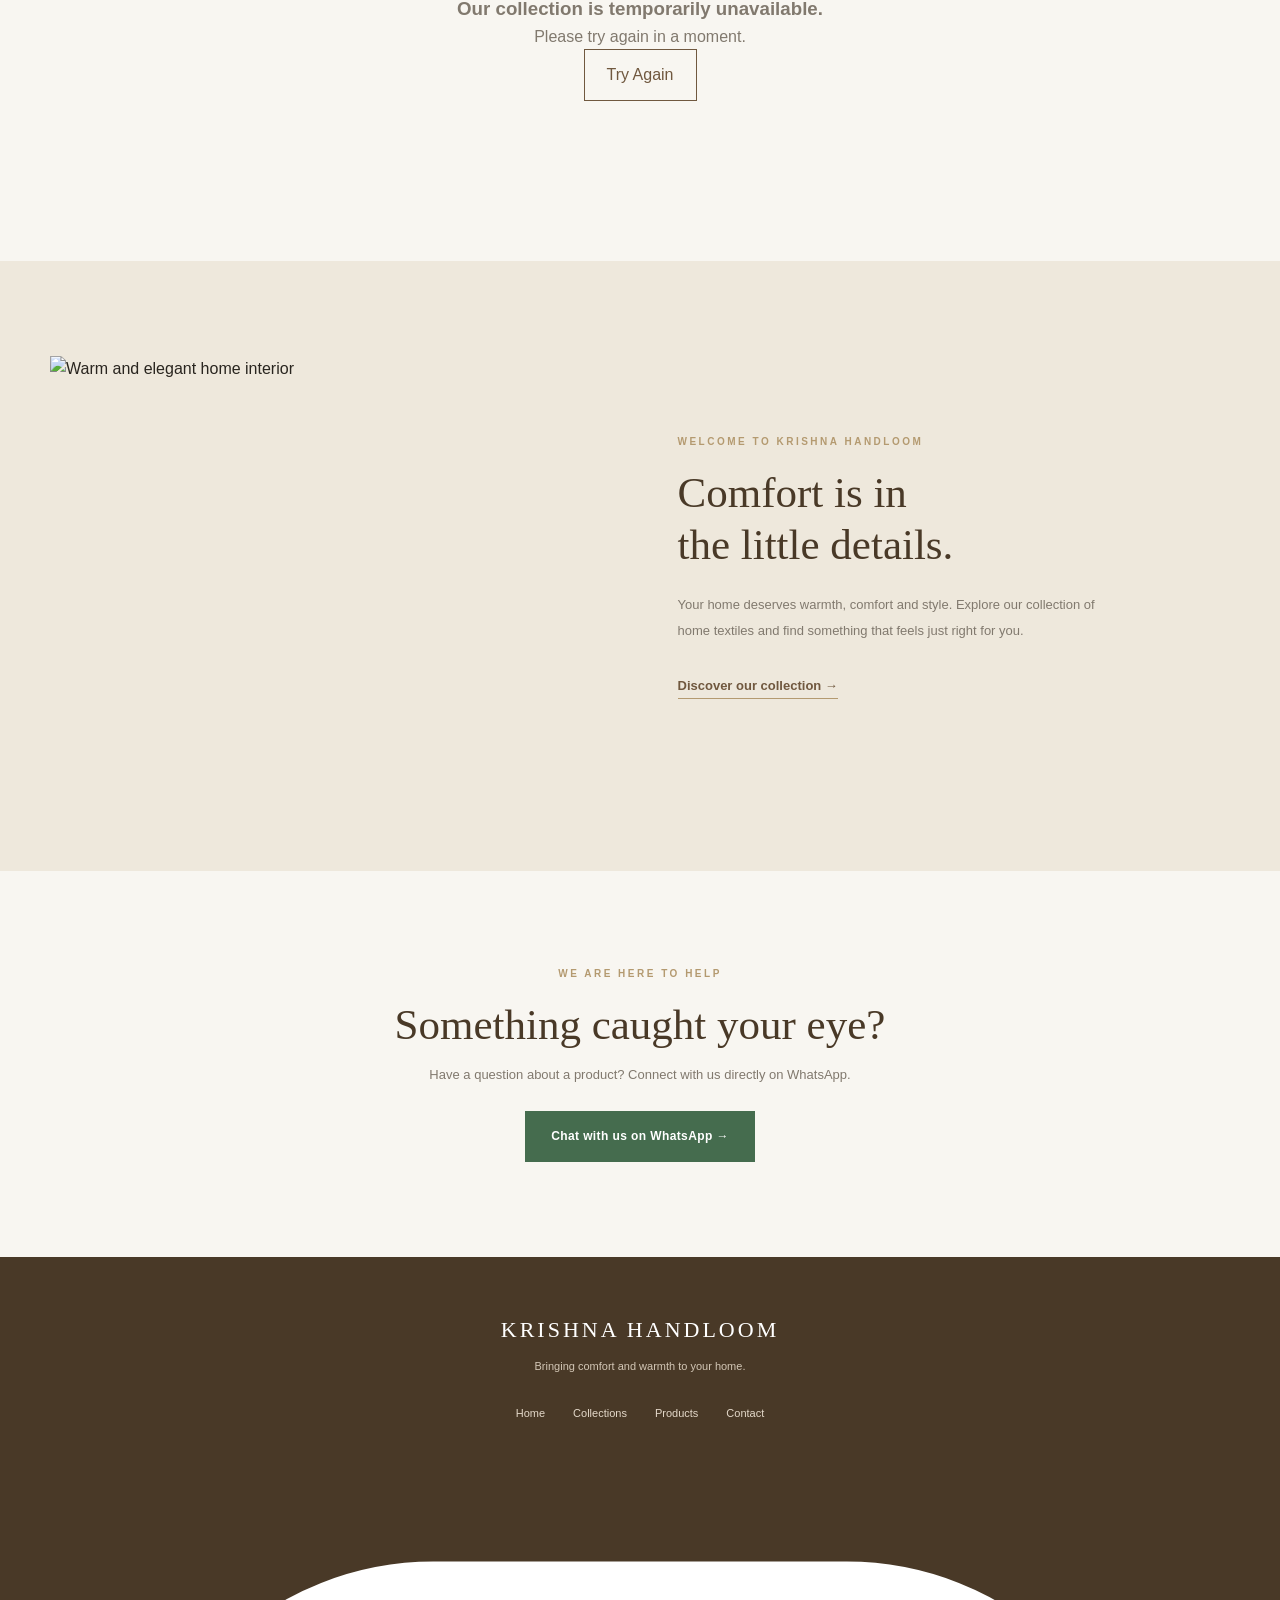
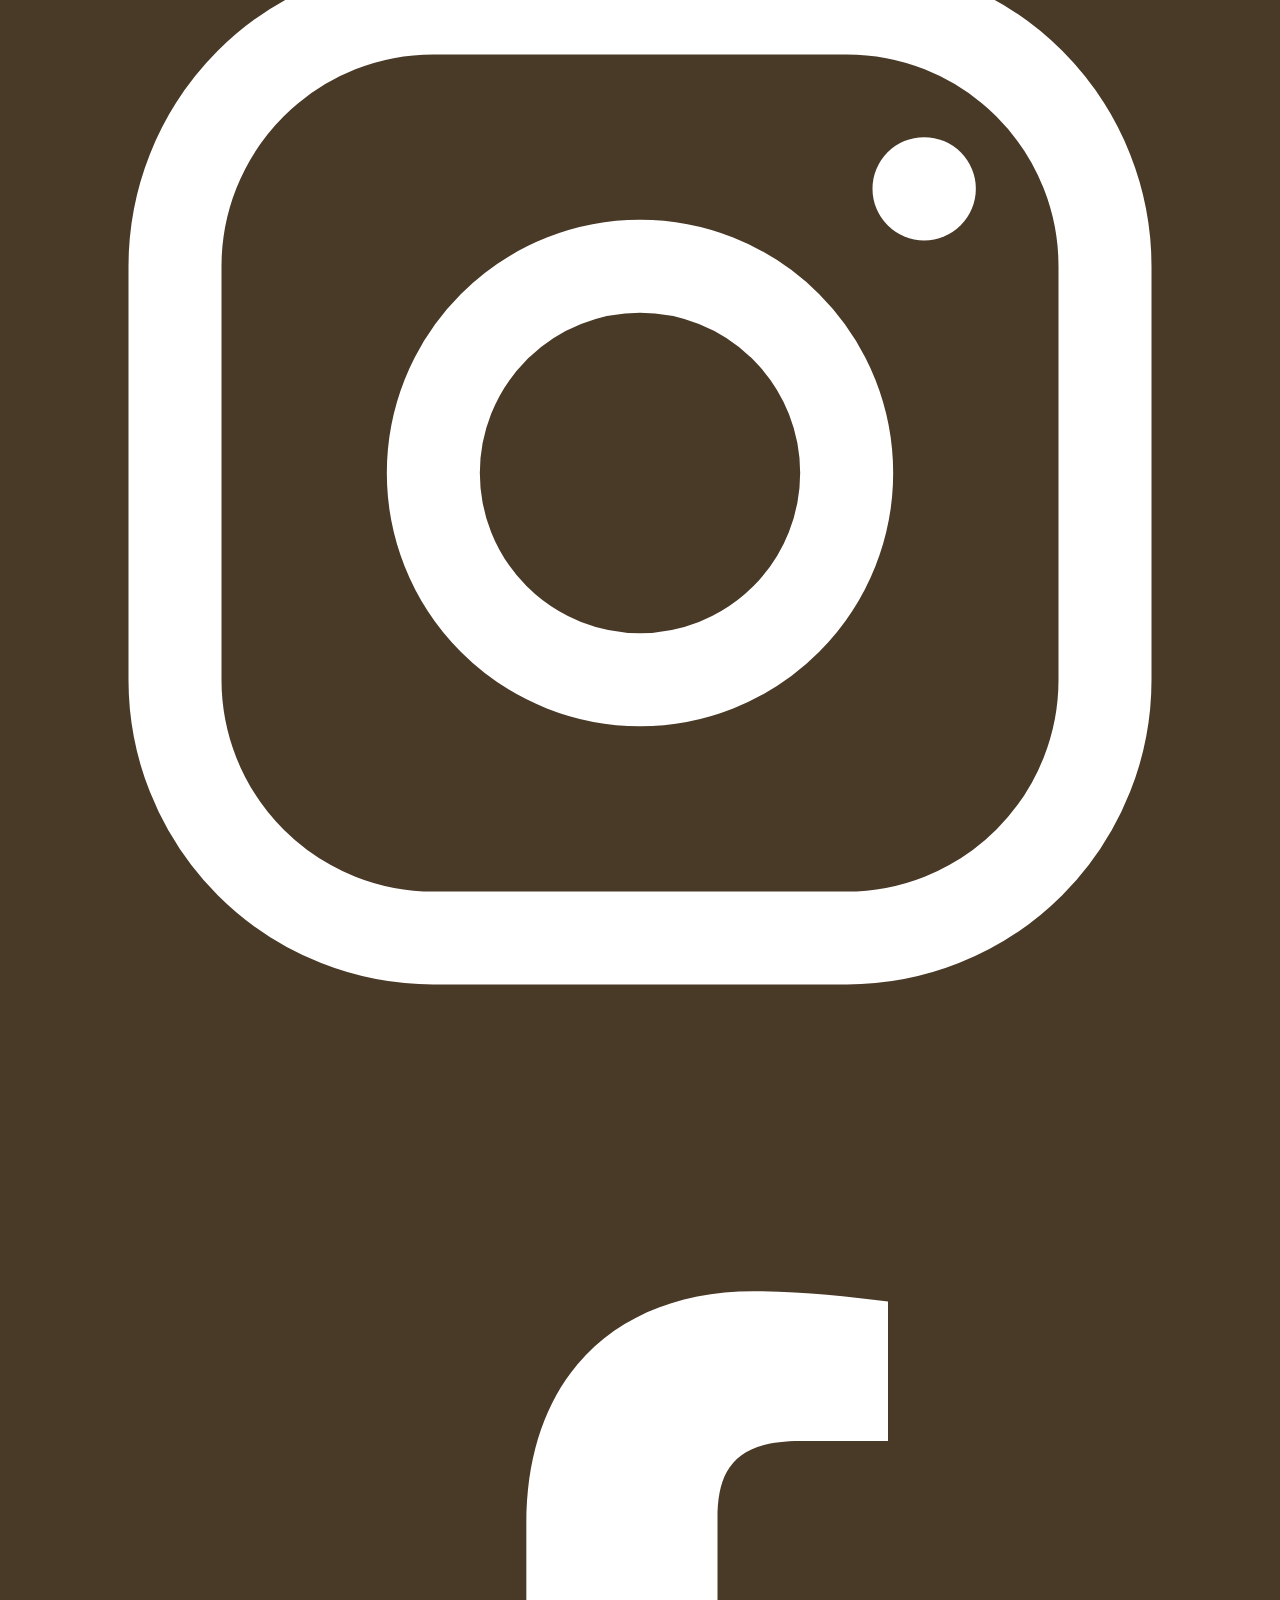
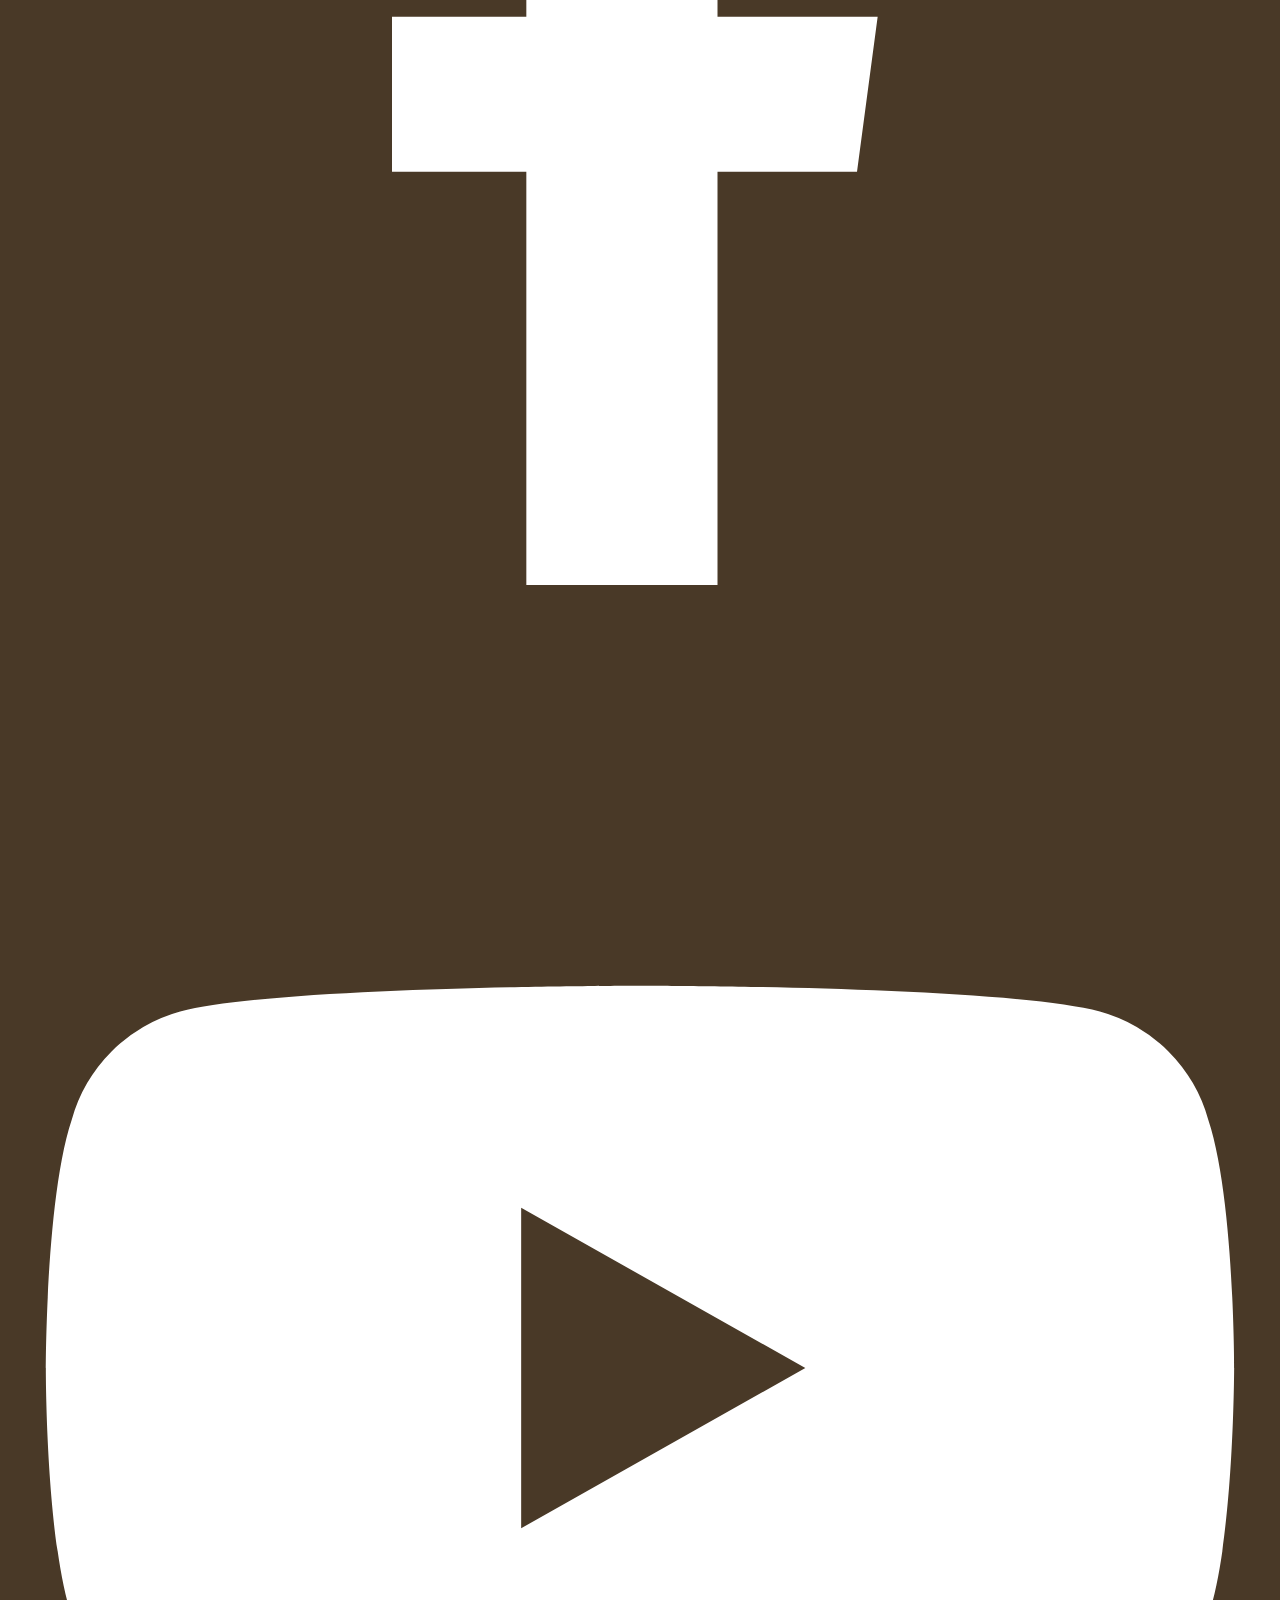
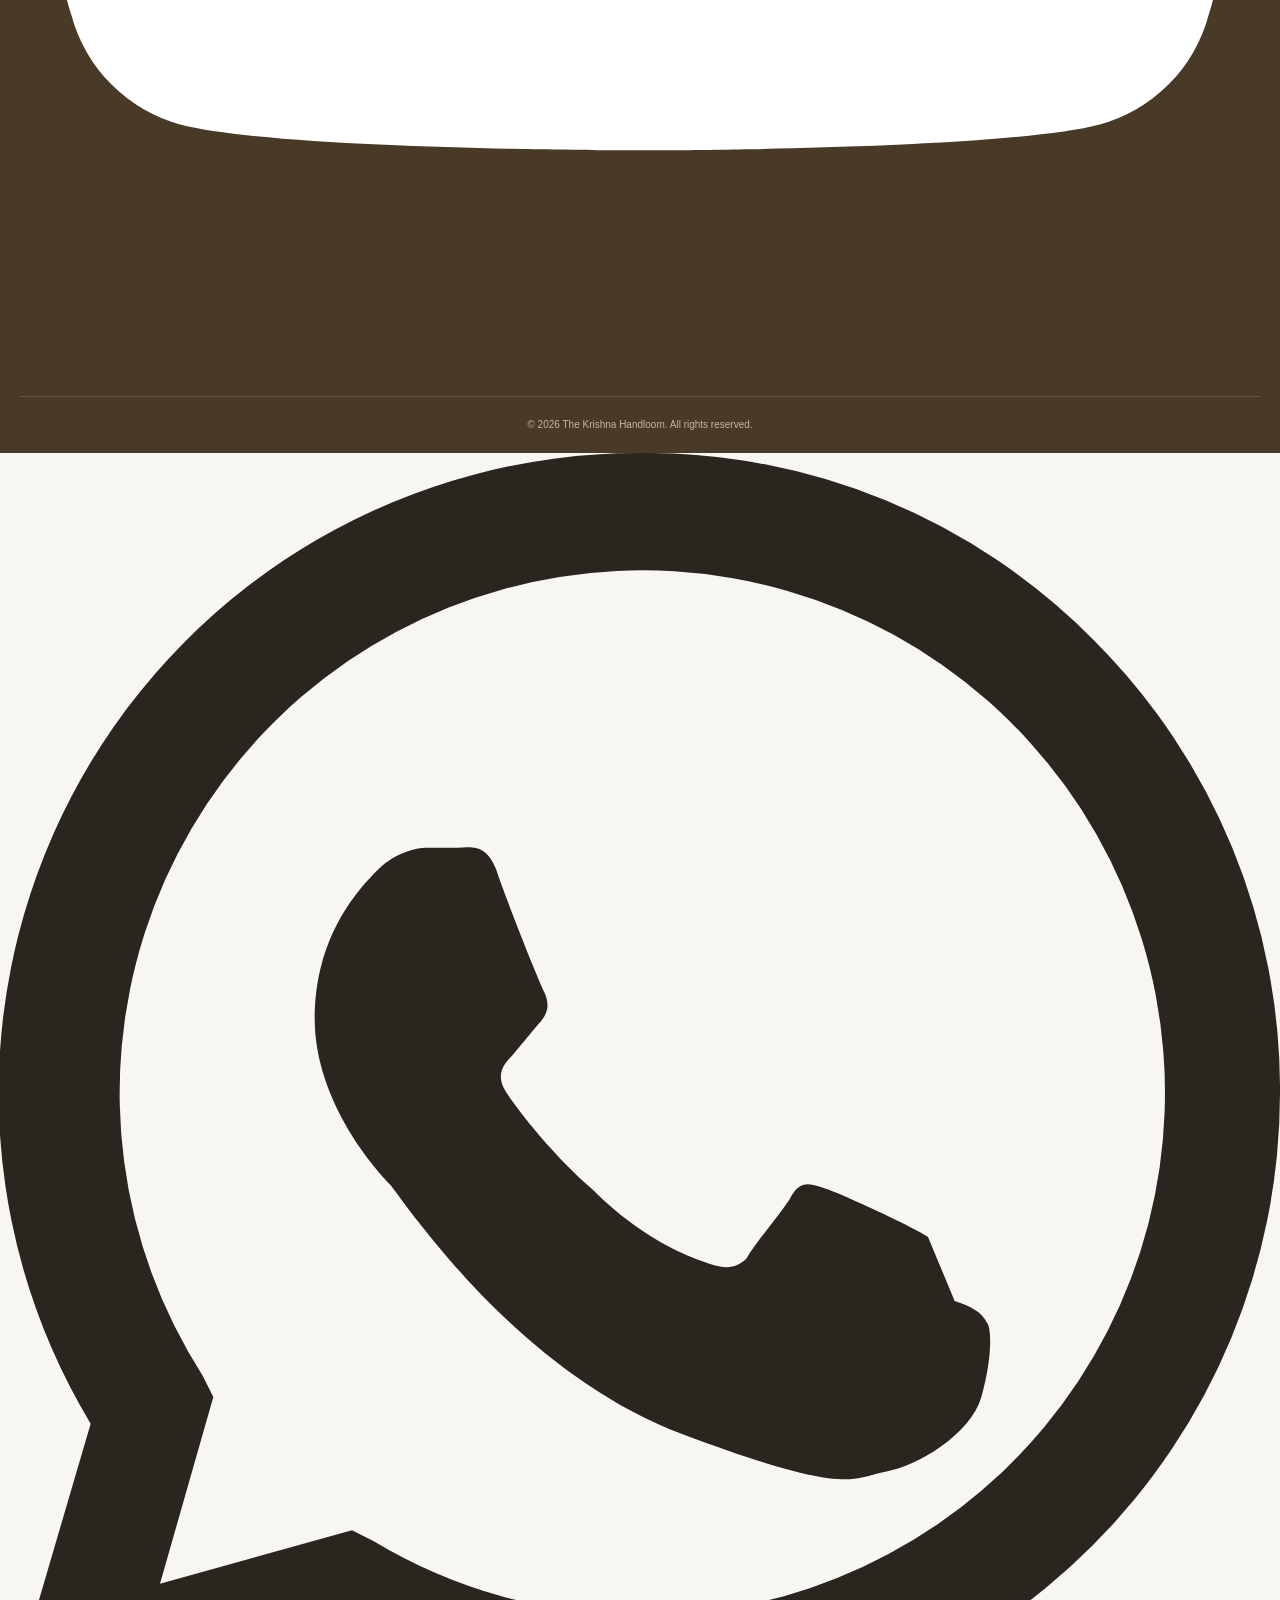
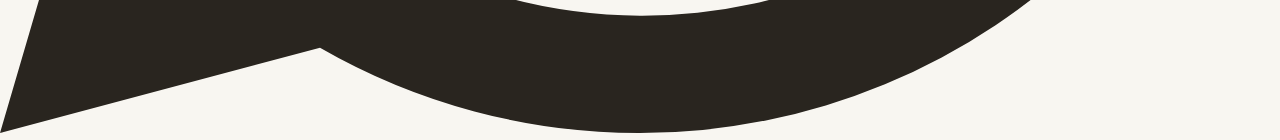
==== commit 4304ac93: "Update index.html" ====
--- a/index.html
+++ b/index.html
@@ -1,4 +1,3 @@
-
 <!DOCTYPE html>
 <html lang="en">
 <head>
@@ -256,7 +255,7 @@
             </p>
 
             <a
-                href="#"
+                href="https://wa.me/919876543210"
                 id="generalWhatsapp"
                 class="primary-btn whatsapp-btn"
                 target="_blank"
@@ -288,12 +287,99 @@
             <a href="#contact">Contact</a>
         </div>
 
+
+        <!-- SOCIAL MEDIA LINKS -->
+        <div class="social-links" aria-label="Social media links">
+
+            <!-- INSTAGRAM -->
+            <a
+                href="https://www.instagram.com/krishnahandloomcentre?dmpr=ZG9idWMwNnBzcTBp"
+                target="_blank"
+                rel="noopener noreferrer"
+                aria-label="Instagram"
+                title="Instagram"
+            >
+                <svg viewBox="0 0 24 24" fill="none">
+                    <rect x="3" y="3" width="18" height="18" rx="5"
+                        stroke="currentColor" stroke-width="1.8"/>
+                    <circle cx="12" cy="12" r="4"
+                        stroke="currentColor" stroke-width="1.8"/>
+                    <circle cx="17.5" cy="6.5" r="1"
+                        fill="currentColor"/>
+                </svg>
+            </a>
+
+
+            <!-- FACEBOOK -->
+            <a
+                href="https://www.facebook.com/Krishnahandloomcentre/"
+                target="_blank"
+                rel="noopener noreferrer"
+                aria-label="Facebook"
+                title="Facebook"
+            >
+                <svg viewBox="0 0 24 24" fill="currentColor">
+                    <path d="M13.5 21v-8h2.7l.4-3h-3.1V8.1
+                    c0-.9.3-1.5 1.6-1.5h1.7V3.9c-.8-.1-1.7-.2-2.6-.2
+                    -2.6 0-4.4 1.6-4.4 4.5V10H7.2v3h2.6v8h3.7z"/>
+                </svg>
+            </a>
+
+
+            <!-- YOUTUBE -->
+            <a
+                href="https://youtube.com/@krishnahandloomcentrersdec7951?si=1Ak1xpf8e4a99K5W"
+                target="_blank"
+                rel="noopener noreferrer"
+                aria-label="YouTube"
+                title="YouTube"
+            >
+                <svg viewBox="0 0 24 24" fill="currentColor">
+                    <path d="M23 7.2a3 3 0 0 0-2.1-2.1C19
+                    4.6 12 4.6 12 4.6s-7 0-8.9.5A3 3 0 0 0 1
+                    7.2C.5 8.7.5 12 .5 12s0 3.3.5 4.8a3 3 0 0
+                    0 2.1 2.1c1.9.5 8.9.5 8.9.5s7 0 8.9-.5a3 3 0
+                    0 0 2.1-2.1c.5-1.5.5-4.8.5-4.8s0-3.3-.5-4.8zM9.7
+                    15.1V8.9l5.5 3.1-5.5 3.1z"/>
+                </svg>
+            </a>
+
+        </div>
+
+
         <div class="footer-bottom">
             © <span id="currentYear"></span> The Krishna Handloom.
             All rights reserved.
         </div>
 
     </footer>
+
+
+    <!-- FLOATING WHATSAPP BUTTON -->
+    <a
+        href="https://wa.me/919876543210"
+        class="floating-whatsapp"
+        target="_blank"
+        rel="noopener noreferrer"
+        aria-label="Chat with us on WhatsApp"
+        title="Chat with us on WhatsApp"
+    >
+        <svg viewBox="0 0 24 24" fill="currentColor">
+            <path d="M20.5 3.5A11.8 11.8 0 0 0 12 0
+            12 12 0 0 0 1.7 18.2L0 24l6-1.6A12 12 0 0
+            0 12 24a12 12 0 0 0 12-12 11.9 11.9 0 0 0-3.5-8.5z
+            M12 21.8a9.8 9.8 0 0 1-5-1.4l-.4-.2-3.6 1
+            1-3.5-.2-.4A9.8 9.8 0 1 1 12 21.8z
+            M17.4 14.7c-.3-.2-1.6-.8-1.9-.9-.3-.1-.5-.2-.7.2
+            -.2.3-.7.9-.8 1.1-.2.2-.4.2-.7.1-.3-.1-1.2-.4-2.2
+            -1.4-.8-.7-1.4-1.5-1.6-1.8-.2-.3-.1-.5.1-.7l.5-.6
+            c.2-.2.2-.4.1-.6-.1-.2-.7-1.7-.9-2.3-.2-.5-.5-.4-.7
+            -.4h-.6c-.2 0-.6.1-.9.4-.3.3-1.2 1.2-1.2 2.8s1.2
+            2.9 1.4 3.1c.2.2 2.3 3.5 5.5 4.7 3.2 1.2 3.2.8
+            3.8.7.6-.1 1.6-.7 1.8-1.4.2-.7.2-1.3.1-1.4
+            -.1-.2-.3-.3-.6-.4z"/>
+        </svg>
+    </a>
 
 
     <!-- PRODUCT DETAIL MODAL -->
@@ -346,4 +432,4 @@
     <script src="app.js"></script>
 
 </body>
-</html>
+</html>
--- a/style.css
+++ b/style.css
@@ -1020,3 +1020,184 @@
     }
 
 }
+
+
+/* ==========================================
+   CUSTOMER UPGRADE
+   SUBCATEGORIES + PRODUCT GALLERY
+========================================== */
+
+
+/* SUBCATEGORY FILTER */
+
+#subcategoryFilter {
+    background: var(--surface);
+    border: 1px solid var(--border);
+    padding: 13px 16px;
+    outline: none;
+    color: var(--brown-dark);
+    font-size: 12px;
+    max-width: 220px;
+    min-width: 170px;
+    cursor: pointer;
+}
+
+#subcategoryFilter:focus {
+    border-color: var(--gold);
+}
+
+
+/* PRODUCT PHOTO COUNT */
+
+.product-image {
+    position: relative;
+}
+
+.product-image-count {
+    position: absolute;
+    right: 12px;
+    bottom: 12px;
+    background: rgba(73, 57, 39, 0.88);
+    color: white;
+    padding: 6px 10px;
+    font-size: 9px;
+    letter-spacing: 0.5px;
+    border-radius: 3px;
+}
+
+
+/* PRODUCT GALLERY */
+
+.modal-gallery {
+    position: relative;
+    min-width: 0;
+}
+
+.modal-gallery > img {
+    width: 100%;
+    height: 350px;
+    object-fit: cover;
+    background: var(--cream);
+}
+
+
+/* GALLERY NAVIGATION */
+
+.gallery-navigation {
+    position: absolute;
+    left: 10px;
+    right: 10px;
+    top: 155px;
+    display: flex;
+    align-items: center;
+    justify-content: space-between;
+    pointer-events: none;
+}
+
+.gallery-navigation[hidden] {
+    display: none !important;
+}
+
+.gallery-arrow {
+    width: 36px;
+    height: 36px;
+    border: none;
+    border-radius: 50%;
+    background: rgba(73, 57, 39, 0.85);
+    color: white;
+    font-size: 25px;
+    line-height: 1;
+    cursor: pointer;
+    display: flex;
+    align-items: center;
+    justify-content: center;
+    pointer-events: auto;
+    transition: background 0.2s, transform 0.2s;
+}
+
+.gallery-arrow:hover {
+    background: var(--brown-dark);
+    transform: scale(1.08);
+}
+
+.gallery-counter {
+    position: absolute;
+    left: 50%;
+    transform: translateX(-50%);
+    bottom: -165px;
+    background: rgba(73, 57, 39, 0.85);
+    color: white;
+    padding: 5px 11px;
+    border-radius: 20px;
+    font-size: 10px;
+    pointer-events: none;
+}
+
+
+/* GALLERY THUMBNAILS */
+
+.modal-thumbnails {
+    padding-bottom: 5px;
+    scrollbar-width: thin;
+}
+
+.modal-thumbnails img {
+    flex: 0 0 65px;
+    border-radius: 3px;
+    opacity: 0.7;
+    transition: opacity 0.2s, border-color 0.2s;
+}
+
+.modal-thumbnails img.active {
+    opacity: 1;
+    border-color: var(--gold);
+}
+
+
+/* MOBILE SUBCATEGORY FILTER */
+
+@media (max-width: 650px) {
+
+    #subcategoryFilter {
+        max-width: none;
+        width: 100%;
+    }
+
+    .gallery-navigation {
+        top: 112px;
+    }
+
+    .gallery-counter {
+        bottom: -122px;
+    }
+
+    .gallery-arrow {
+        width: 34px;
+        height: 34px;
+    }
+
+    .modal-gallery > img {
+        height: 260px;
+    }
+
+}
+
+
+/* GALLERY POSITION REFINEMENT */
+
+.gallery-navigation {
+    inset: 0;
+    top: 0;
+    bottom: auto;
+    height: 100%;
+}
+
+.gallery-counter {
+    left: auto;
+    right: 10px;
+    top: 10px;
+    bottom: auto;
+    transform: none;
+}
+
+
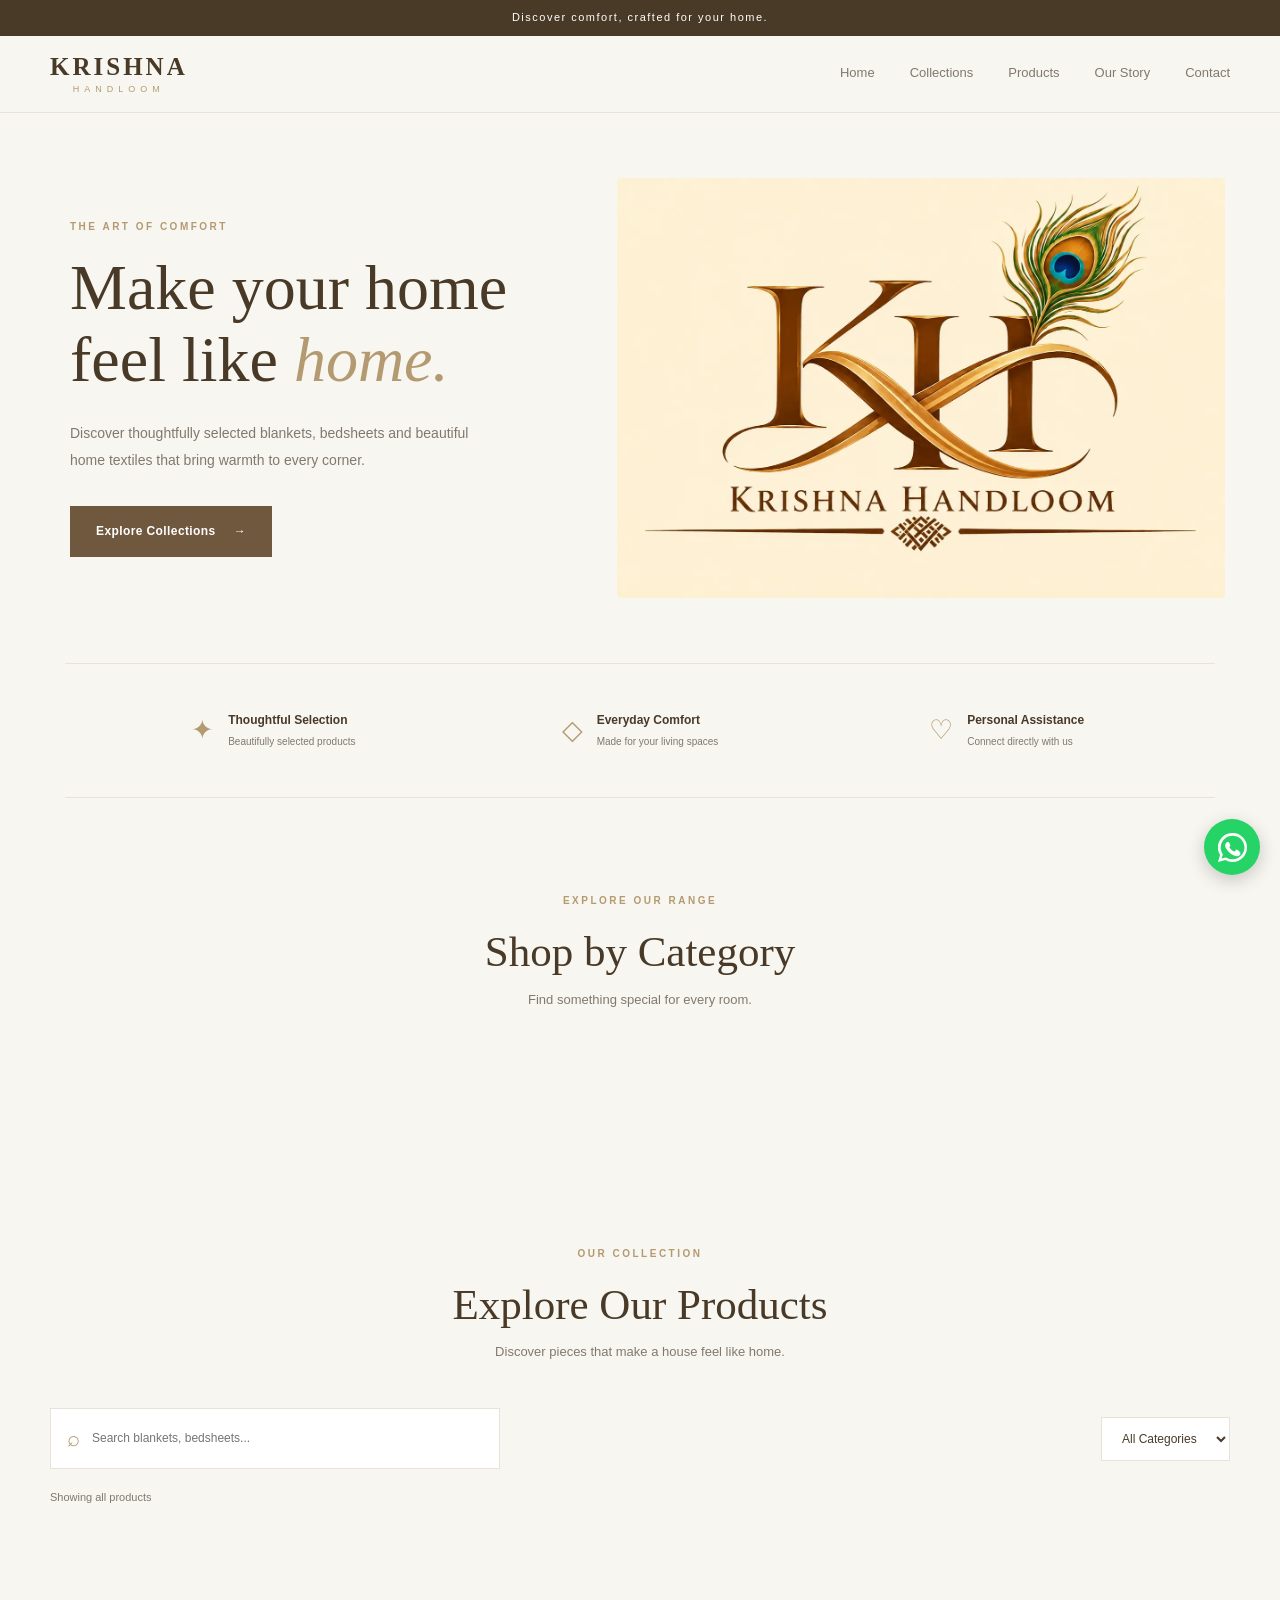
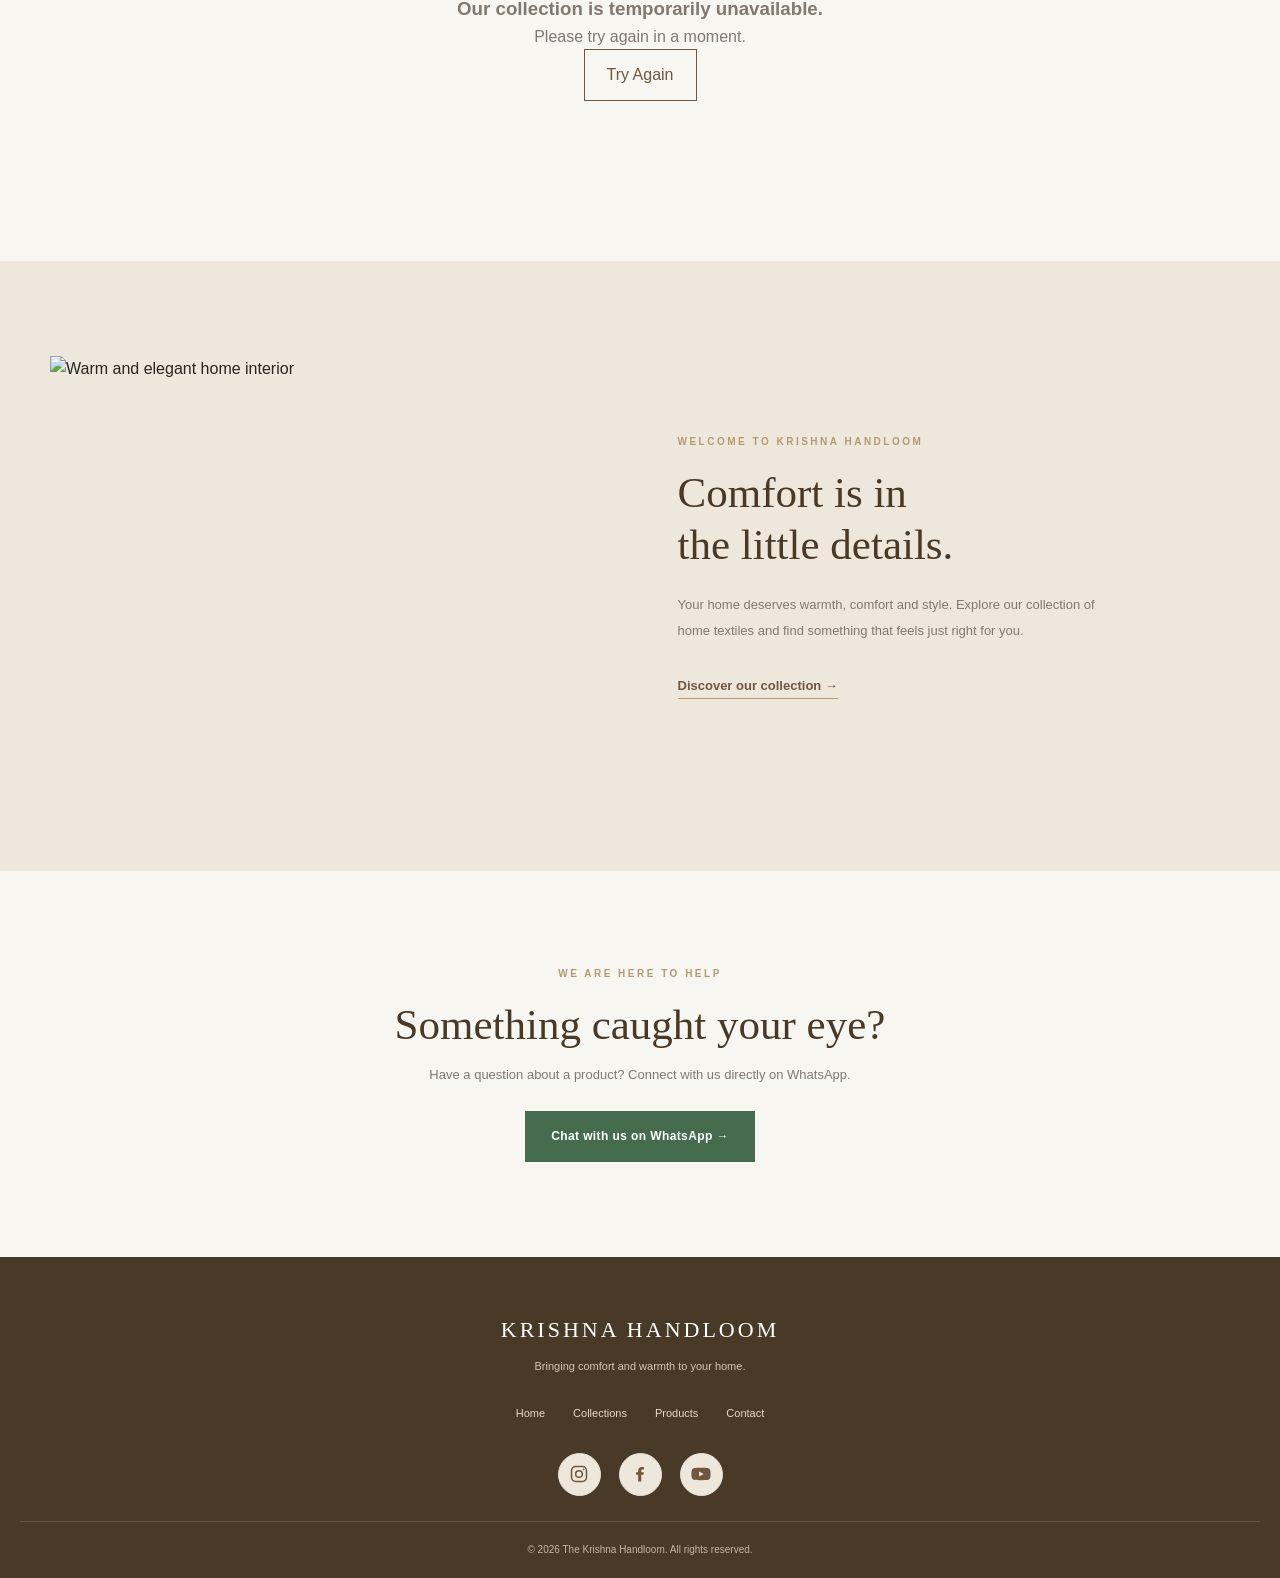
==== commit 153cefa2: "Update index.html" ====
--- a/index.html
+++ b/index.html
@@ -255,7 +255,7 @@
             </p>
 
             <a
-                href="https://wa.me/919876543210"
+                href="https://wa.me/918284008674"
                 id="generalWhatsapp"
                 class="primary-btn whatsapp-btn"
                 target="_blank"
@@ -357,7 +357,7 @@
 
     <!-- FLOATING WHATSAPP BUTTON -->
     <a
-        href="https://wa.me/919876543210"
+        href="https://wa.me/918284008674"
         class="floating-whatsapp"
         target="_blank"
         rel="noopener noreferrer"
--- a/style.css
+++ b/style.css
@@ -1199,5 +1199,95 @@
     bottom: auto;
     transform: none;
 }
-
-
+/* ==========================================
+   KRISHNA HANDLOOM SOCIAL MEDIA
+========================================== */
+
+.social-links {
+    display: flex;
+    justify-content: center;
+    align-items: center;
+    gap: 18px;
+    margin: 25px 0;
+}
+
+.social-links a {
+    width: 43px;
+    height: 43px;
+    display: flex;
+    justify-content: center;
+    align-items: center;
+    color: var(--brown);
+    background: var(--cream);
+    border: 1px solid var(--border);
+    border-radius: 50%;
+    transition: 0.25s ease;
+    text-decoration: none;
+}
+
+.social-links a:hover {
+    background: var(--brown);
+    color: white;
+    transform: translateY(-4px);
+}
+
+.social-links svg {
+    width: 20px;
+    height: 20px;
+}
+
+
+/* ==========================================
+   FLOATING WHATSAPP BUTTON
+========================================== */
+
+.floating-whatsapp {
+    position: fixed;
+    right: 20px;
+    bottom: 25px;
+    width: 56px;
+    height: 56px;
+    display: flex;
+    justify-content: center;
+    align-items: center;
+    background: #25D366;
+    color: #ffffff;
+    border-radius: 50%;
+    box-shadow: 0 5px 18px rgba(0, 0, 0, 0.20);
+    z-index: 999;
+    text-decoration: none;
+    transition: transform 0.25s ease, box-shadow 0.25s ease;
+}
+
+.floating-whatsapp svg {
+    width: 29px;
+    height: 29px;
+}
+
+.floating-whatsapp:hover {
+    transform: scale(1.08);
+    box-shadow: 0 7px 22px rgba(0, 0, 0, 0.25);
+}
+
+
+/* MOBILE */
+@media (max-width: 600px) {
+
+    .social-links {
+        gap: 15px;
+    }
+
+    .social-links a {
+        width: 40px;
+        height: 40px;
+    }
+
+    .floating-whatsapp {
+        right: 16px;
+        bottom: 20px;
+        width: 53px;
+        height: 53px;
+    }
+
+}
+
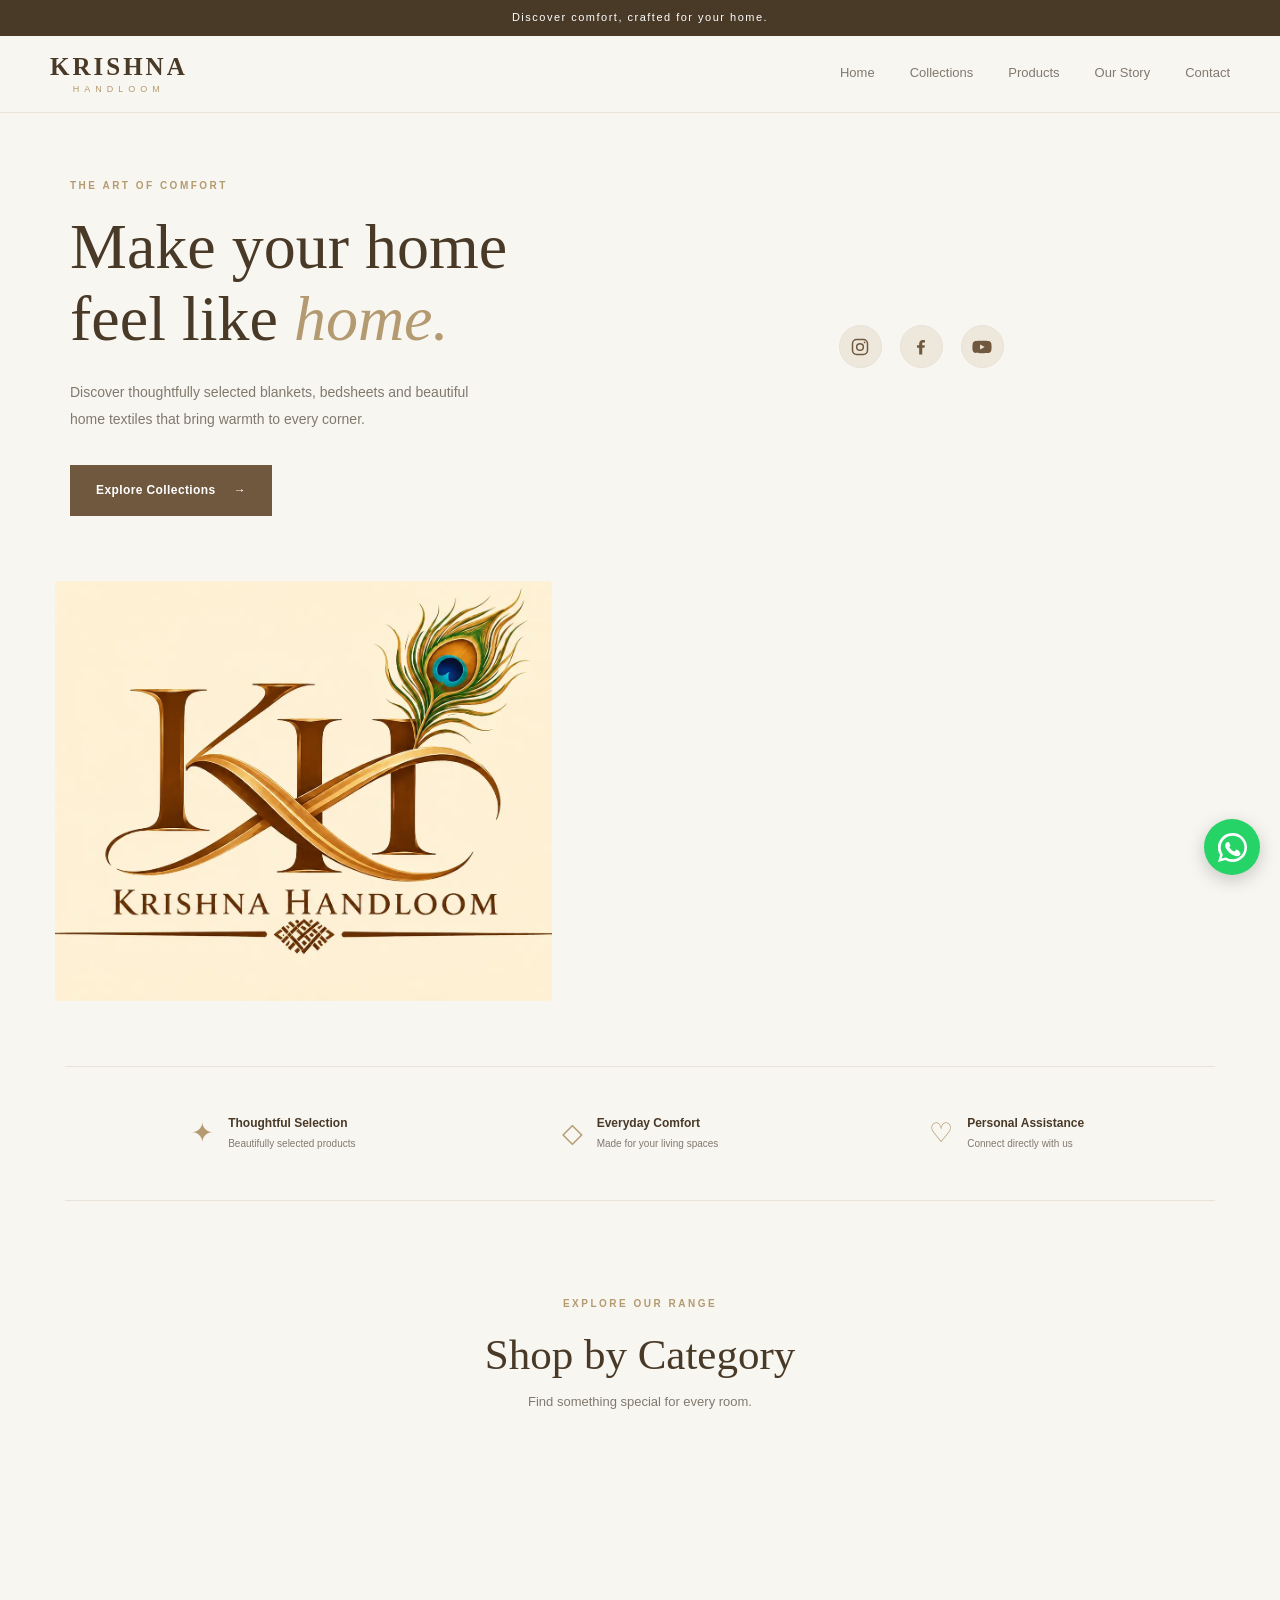
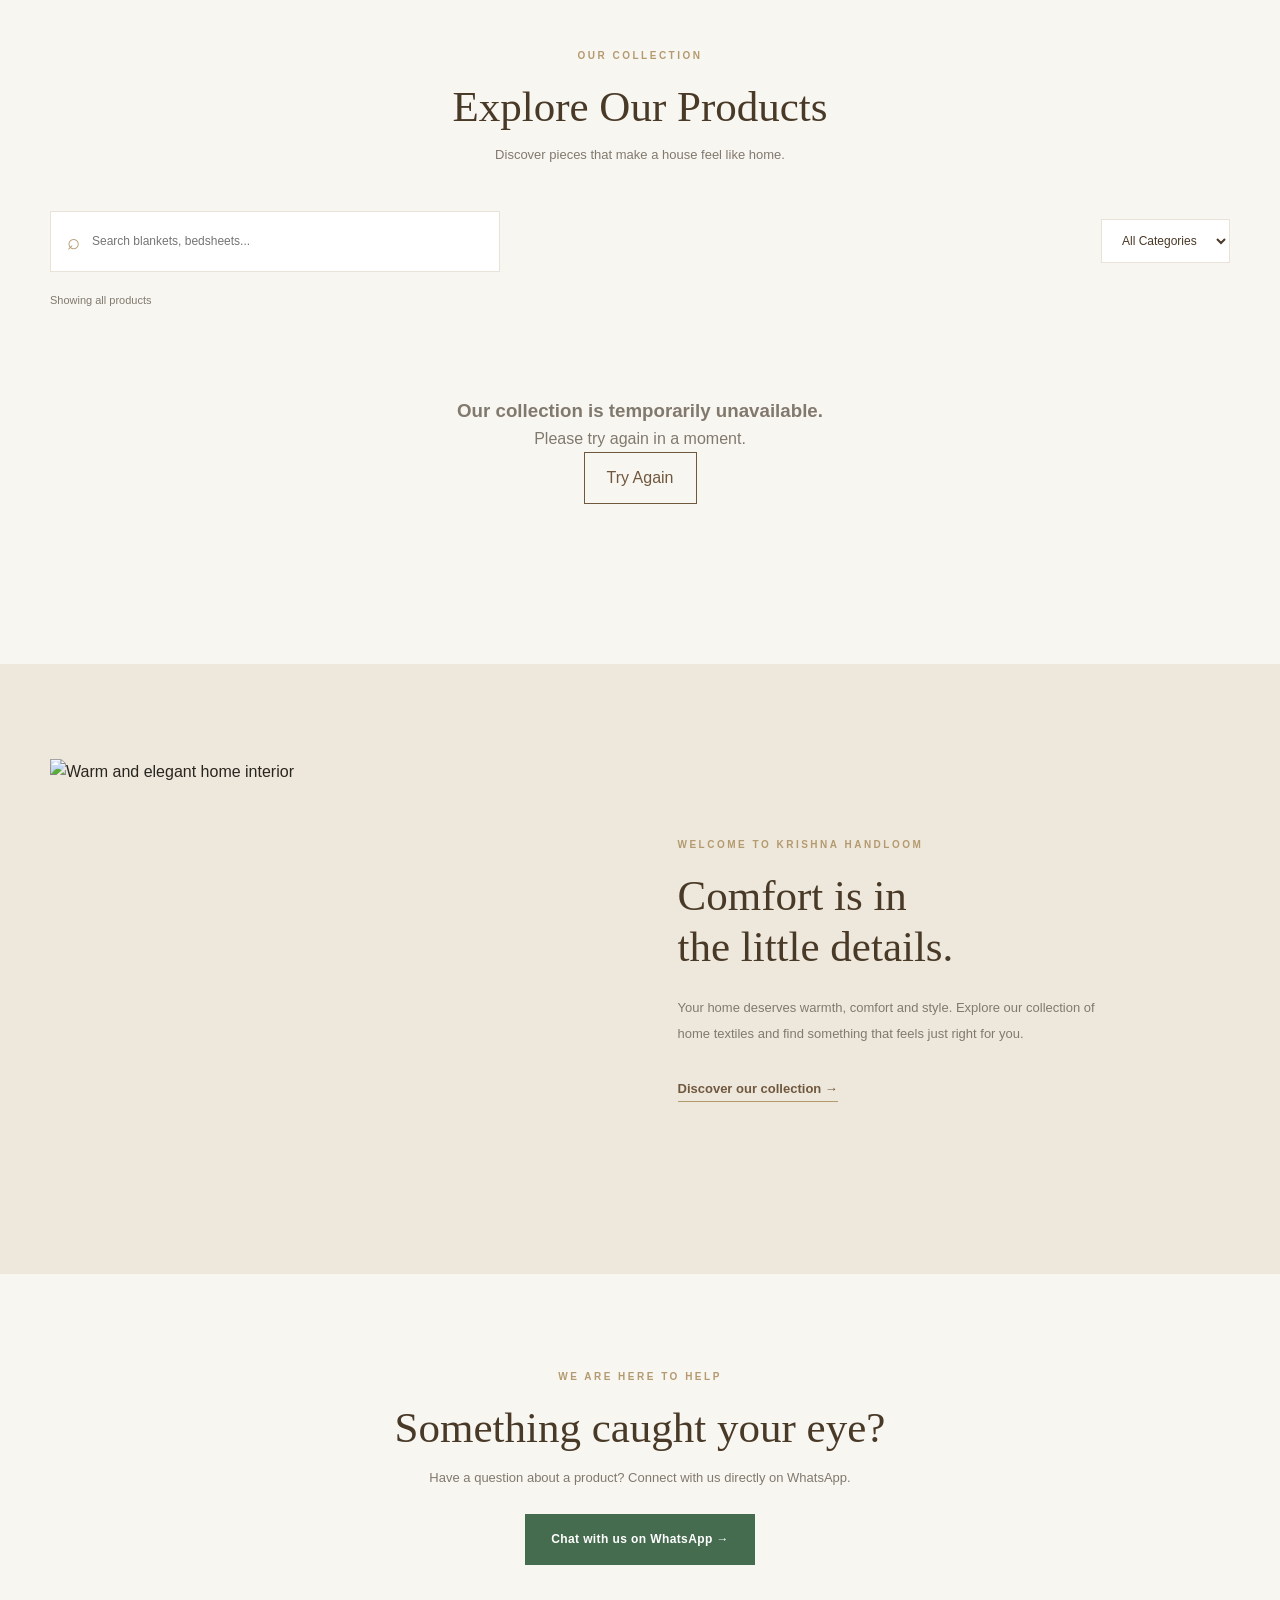
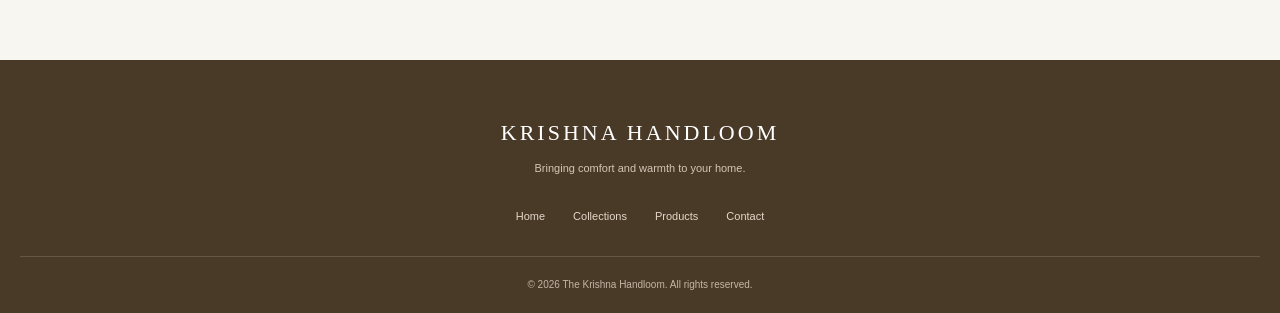
==== commit 8ed28ae3: "Update index.html" ====
--- a/index.html
+++ b/index.html
@@ -82,213 +82,7 @@
                 </a>
 
             </div>
-
-            <div class="hero-image">
-                <img
-                    src="file_0000000049608211b6c488711b0a33c1.webp"
-                    alt="Elegant home interior"
-                >
-            </div>
-
-        </section>
-
-
-        <!-- TRUST SECTION -->
-        <section class="features">
-
-            <div class="feature">
-                <span>✦</span>
-                <div>
-                    <h3>Thoughtful Selection</h3>
-                    <p>Beautifully selected products</p>
-                </div>
-            </div>
-
-            <div class="feature">
-                <span>◇</span>
-                <div>
-                    <h3>Everyday Comfort</h3>
-                    <p>Made for your living spaces</p>
-                </div>
-            </div>
-
-            <div class="feature">
-                <span>♡</span>
-                <div>
-                    <h3>Personal Assistance</h3>
-                    <p>Connect directly with us</p>
-                </div>
-            </div>
-
-        </section>
-
-
-        <!-- CATEGORIES -->
-        <section class="categories section" id="categories">
-
-            <div class="section-heading">
-                <span class="eyebrow">EXPLORE OUR RANGE</span>
-                <h2>Shop by Category</h2>
-                <p>Find something special for every room.</p>
-            </div>
-
-            <div class="category-grid" id="categoryGrid">
-
-                <!-- Categories will be loaded dynamically -->
-
-            </div>
-
-        </section>
-
-
-        <!-- PRODUCTS -->
-        <section class="products section" id="products">
-
-            <div class="section-heading">
-                <span class="eyebrow">OUR COLLECTION</span>
-                <h2>Explore Our Products</h2>
-                <p>Discover pieces that make a house feel like home.</p>
-            </div>
-
-
-            <!-- SEARCH -->
-            <div class="product-controls">
-
-                <div class="search-box">
-                    <span>⌕</span>
-
-                    <input
-                        type="search"
-                        id="searchInput"
-                        placeholder="Search blankets, bedsheets..."
-                    >
-                </div>
-
-                <select id="categoryFilter">
-                    <option value="all">All Categories</option>
-                </select>
-
-            </div>
-
-
-            <!-- ACTIVE FILTER -->
-            <div class="active-filter" id="activeFilter">
-                Showing all products
-            </div>
-
-
-            <!-- PRODUCT GRID -->
-            <div class="product-grid" id="productGrid">
-
-                <div class="loading-message">
-                    Loading our collection...
-                </div>
-
-            </div>
-
-
-            <!-- EMPTY STATE -->
-            <div class="empty-state" id="emptyState" hidden>
-
-                <div class="empty-icon">◇</div>
-
-                <h3>No products found</h3>
-
-                <p>
-                    Try another search or explore a different category.
-                </p>
-
-                <button id="resetFilters" class="secondary-btn">
-                    View All Products
-                </button>
-
-            </div>
-
-        </section>
-
-
-        <!-- ABOUT -->
-        <section class="about section" id="about">
-
-            <div class="about-image">
-                <img
-                    src="https://images.unsplash.com/photo-1618221195710-dd6b41faaea6?w=1000"
-                    alt="Warm and elegant home interior"
-                    loading="lazy"
-                >
-            </div>
-
-            <div class="about-content">
-
-                <span class="eyebrow">WELCOME TO KRISHNA HANDLOOM</span>
-
-                <h2>
-                    Comfort is in<br>
-                    the little details.
-                </h2>
-
-                <p>
-                    Your home deserves warmth, comfort and style.
-                    Explore our collection of home textiles and
-                    find something that feels just right for you.
-                </p>
-
-                <a href="#products" class="text-link">
-                    Discover our collection →
-                </a>
-
-            </div>
-
-        </section>
-
-
-        <!-- CONTACT -->
-        <section class="contact section" id="contact">
-
-            <span class="eyebrow">WE ARE HERE TO HELP</span>
-
-            <h2>Something caught your eye?</h2>
-
-            <p>
-                Have a question about a product?
-                Connect with us directly on WhatsApp.
-            </p>
-
-            <a
-                href="https://wa.me/918284008674"
-                id="generalWhatsapp"
-                class="primary-btn whatsapp-btn"
-                target="_blank"
-                rel="noopener noreferrer"
-            >
-                Chat with us on WhatsApp →
-            </a>
-
-        </section>
-
-    </main>
-
-
-    <!-- FOOTER -->
-    <footer class="footer">
-
-        <a href="#" class="footer-logo">
-            KRISHNA HANDLOOM
-        </a>
-
-        <p>
-            Bringing comfort and warmth to your home.
-        </p>
-
-        <div class="footer-links">
-            <a href="#home">Home</a>
-            <a href="#categories">Collections</a>
-            <a href="#products">Products</a>
-            <a href="#contact">Contact</a>
-        </div>
-
-
-        <!-- SOCIAL MEDIA LINKS -->
+<!-- SOCIAL MEDIA LINKS -->
         <div class="social-links" aria-label="Social media links">
 
             <!-- INSTAGRAM -->
@@ -345,6 +139,213 @@
             </a>
 
         </div>
+
+            <div class="hero-image">
+                <img
+                    src="file_0000000049608211b6c488711b0a33c1.webp"
+                    alt="Elegant home interior"
+                >
+            </div>
+
+        </section>
+
+
+        <!-- TRUST SECTION -->
+        <section class="features">
+
+            <div class="feature">
+                <span>✦</span>
+                <div>
+                    <h3>Thoughtful Selection</h3>
+                    <p>Beautifully selected products</p>
+                </div>
+            </div>
+
+            <div class="feature">
+                <span>◇</span>
+                <div>
+                    <h3>Everyday Comfort</h3>
+                    <p>Made for your living spaces</p>
+                </div>
+            </div>
+
+            <div class="feature">
+                <span>♡</span>
+                <div>
+                    <h3>Personal Assistance</h3>
+                    <p>Connect directly with us</p>
+                </div>
+            </div>
+
+        </section>
+
+
+        <!-- CATEGORIES -->
+        <section class="categories section" id="categories">
+
+            <div class="section-heading">
+                <span class="eyebrow">EXPLORE OUR RANGE</span>
+                <h2>Shop by Category</h2>
+                <p>Find something special for every room.</p>
+            </div>
+
+            <div class="category-grid" id="categoryGrid">
+
+                <!-- Categories will be loaded dynamically -->
+
+            </div>
+
+        </section>
+
+
+        <!-- PRODUCTS -->
+        <section class="products section" id="products">
+
+            <div class="section-heading">
+                <span class="eyebrow">OUR COLLECTION</span>
+                <h2>Explore Our Products</h2>
+                <p>Discover pieces that make a house feel like home.</p>
+            </div>
+
+
+            <!-- SEARCH -->
+            <div class="product-controls">
+
+                <div class="search-box">
+                    <span>⌕</span>
+
+                    <input
+                        type="search"
+                        id="searchInput"
+                        placeholder="Search blankets, bedsheets..."
+                    >
+                </div>
+
+                <select id="categoryFilter">
+                    <option value="all">All Categories</option>
+                </select>
+
+            </div>
+
+
+            <!-- ACTIVE FILTER -->
+            <div class="active-filter" id="activeFilter">
+                Showing all products
+            </div>
+
+
+            <!-- PRODUCT GRID -->
+            <div class="product-grid" id="productGrid">
+
+                <div class="loading-message">
+                    Loading our collection...
+                </div>
+
+            </div>
+
+
+            <!-- EMPTY STATE -->
+            <div class="empty-state" id="emptyState" hidden>
+
+                <div class="empty-icon">◇</div>
+
+                <h3>No products found</h3>
+
+                <p>
+                    Try another search or explore a different category.
+                </p>
+
+                <button id="resetFilters" class="secondary-btn">
+                    View All Products
+                </button>
+
+            </div>
+
+        </section>
+
+
+        <!-- ABOUT -->
+        <section class="about section" id="about">
+
+            <div class="about-image">
+                <img
+                    src="https://images.unsplash.com/photo-1618221195710-dd6b41faaea6?w=1000"
+                    alt="Warm and elegant home interior"
+                    loading="lazy"
+                >
+            </div>
+
+            <div class="about-content">
+
+                <span class="eyebrow">WELCOME TO KRISHNA HANDLOOM</span>
+
+                <h2>
+                    Comfort is in<br>
+                    the little details.
+                </h2>
+
+                <p>
+                    Your home deserves warmth, comfort and style.
+                    Explore our collection of home textiles and
+                    find something that feels just right for you.
+                </p>
+
+                <a href="#products" class="text-link">
+                    Discover our collection →
+                </a>
+
+            </div>
+
+        </section>
+
+
+        <!-- CONTACT -->
+        <section class="contact section" id="contact">
+
+            <span class="eyebrow">WE ARE HERE TO HELP</span>
+
+            <h2>Something caught your eye?</h2>
+
+            <p>
+                Have a question about a product?
+                Connect with us directly on WhatsApp.
+            </p>
+
+            <a
+                href="https://wa.me/918284008674"
+                id="generalWhatsapp"
+                class="primary-btn whatsapp-btn"
+                target="_blank"
+                rel="noopener noreferrer"
+            >
+                Chat with us on WhatsApp →
+            </a>
+
+        </section>
+
+    </main>
+
+
+    <!-- FOOTER -->
+    <footer class="footer">
+
+        <a href="#" class="footer-logo">
+            KRISHNA HANDLOOM
+        </a>
+
+        <p>
+            Bringing comfort and warmth to your home.
+        </p>
+
+        <div class="footer-links">
+            <a href="#home">Home</a>
+            <a href="#categories">Collections</a>
+            <a href="#products">Products</a>
+            <a href="#contact">Contact</a>
+        </div>
+
+
+        
 
 
         <div class="footer-bottom">
